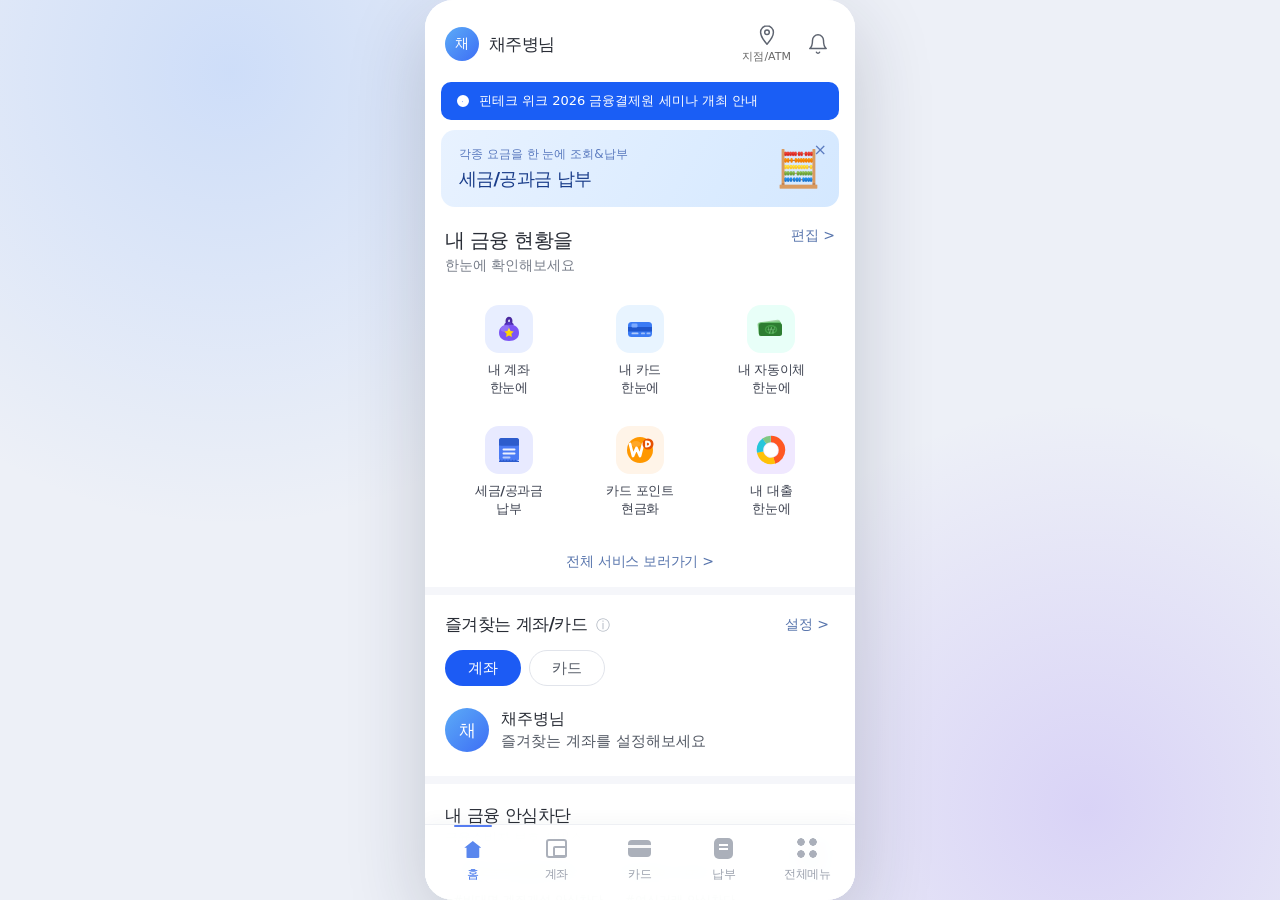
==== index.html @ 39de862a "fix: remove version query string from manifest link to restore PWA install manifest.webmanifest URL " ====
<!doctype html>
<html lang="ko">
  <head>
    <meta charset="UTF-8" />
    <meta name="viewport" content="width=device-width, initial-scale=1, viewport-fit=cover" />
    <meta name="theme-color" content="#ffffff" />
    <meta name="description" content="고정 데이터를 사용하는 개인용 계좌 화면 UI 프로토타입" />
    <meta name="apple-mobile-web-app-capable" content="yes" />
    <meta name="apple-mobile-web-app-status-bar-style" content="default" />
    <meta name="apple-mobile-web-app-title" content="내 계좌" />
    <link rel="manifest" href="./manifest.webmanifest" />
    <link rel="icon" href="./icon.svg" type="image/svg+xml" />
    <link rel="apple-touch-icon" href="./icon-192.png" />
    <link rel="stylesheet" href="./styles.css?v=10" />
    <title>내 계좌 한눈에</title>
  </head>
  <body>
    <main class="device-stage">
      <section id="app" class="app-shell" aria-live="polite">
        <!-- HOME VIEW -->
        <section id="home-view" class="view is-active" aria-label="홈">
          <div class="home-scroll">
            <!-- 헤더 -->
            <header class="home-header">
              <div class="home-avatar" aria-hidden="true">채</div>
              <span class="home-username">채주병님</span>
              <div class="home-header-icons">
                <button type="button" class="inert-control">
                  <svg aria-hidden="true" viewBox="0 0 24 24"><path d="M12 2C8.13 2 5 5.13 5 9c0 5.25 7 13 7 13s7-7.75 7-13c0-3.87-3.13-7-7-7zm0 9.5c-1.38 0-2.5-1.12-2.5-2.5S10.62 6.5 12 6.5s2.5 1.12 2.5 2.5S13.38 11.5 12 11.5z"/></svg>
                  지점/ATM
                </button>
                <button type="button" class="icon-only inert-control" aria-label="알림">
                  <svg aria-hidden="true" viewBox="0 0 24 24"><path d="M18 8A6 6 0 0 0 6 8c0 7-3 9-3 9h18s-3-2-3-9"/><path d="M13.73 21a2 2 0 0 1-3.46 0"/></svg>
                </button>
              </div>
            </header>

            <!-- 공지 배너 -->
            <div class="home-notice-banner inert-control" role="button" tabindex="0">
              <svg viewBox="0 0 24 24" aria-hidden="true"><path d="M13 16h-1v-4h-1m1-4h.01M21 12a9 9 0 1 1-18 0 9 9 0 0 1 18 0z"/></svg>
              핀테크 위크 2026 금융결제원 세미나 개최 안내
            </div>

            <!-- 세금/공과금 카드 -->
            <div class="home-tax-card inert-control">
              <p class="home-tax-card-sub">각종 요금을 한 눈에 조회&납부</p>
              <h2 class="home-tax-card-title">세금/공과금 납부</h2>
              <span class="home-tax-card-icon" aria-hidden="true">🧮</span>
              <button type="button" class="close-btn inert-control" aria-label="닫기">×</button>
            </div>

            <!-- 서비스 섹션 -->
            <div class="home-finance-section">
              <div class="home-finance-header">
                <div>
                  <h2>내 금융 현황을</h2>
                  <p>한눈에 확인해보세요</p>
                </div>
                <button type="button" class="edit-btn inert-control">편집 &gt;</button>
              </div>

              <!-- 3×2 서비스 그리드 -->
              <div class="service-grid">
                <!-- 내 계좌 한눈에: 보라 복주머니 + 황금별 -->
                <button type="button" class="service-item" data-action="accounts" aria-label="내 계좌 한눈에">
                  <span class="service-icon accounts-icon" aria-hidden="true">
                    <svg width="30" height="30" viewBox="0 0 30 30" fill="none" xmlns="http://www.w3.org/2000/svg">
                      <!-- 복주머니 몸통 -->
                      <path d="M5 19C5 13.5 8.5 10.5 15 10.5C21.5 10.5 25 13.5 25 19C25 23.8 21 27 15 27C9 27 5 23.8 5 19Z" fill="#7C55F5"/>
                      <!-- 광택 하이라이트 -->
                      <ellipse cx="11" cy="14.5" rx="4.5" ry="3" fill="white" opacity="0.18" transform="rotate(-20 11 14.5)"/>
                      <!-- 주머니 목 -->
                      <path d="M11 11C11 9.5 12.5 9 15 9C17.5 9 19 9.5 19 11" fill="#6040D0"/>
                      <path d="M11 11C11 9.5 12.5 9 15 9C17.5 9 19 9.5 19 11" stroke="#5530B8" stroke-width="1.5" fill="none"/>
                      <!-- 끈/매듭 -->
                      <path d="M13 9C12.5 6.5 13 4.5 15 4C17 4 17.5 6 17 9" stroke="#4A28A0" stroke-width="2.5" fill="none" stroke-linecap="round"/>
                      <ellipse cx="15" cy="9.2" rx="2.2" ry="1.4" fill="#5535C0"/>
                      <!-- 황금별 (5각형) -->
                      <path d="M15 14L16.47 16.98L19.76 17.45L17.38 19.77L17.94 23.05L15 21.5L12.06 23.05L12.62 19.77L10.24 17.45L13.53 16.98Z" fill="#FFD700"/>
                      <!-- 별 하이라이트 -->
                      <path d="M15 14L16.47 16.98L13.53 16.98Z" fill="#FFE852" opacity="0.7"/>
                    </svg>
                  </span>
                  <span class="service-label">내 계좌<br>한눈에</span>
                </button>
                <!-- 내 카드 한눈에: 파란 신용카드 -->
                <button type="button" class="service-item inert-control" aria-label="내 카드 한눈에">
                  <span class="service-icon cards-icon" aria-hidden="true">
                    <svg width="30" height="30" viewBox="0 0 30 30" fill="none" xmlns="http://www.w3.org/2000/svg">
                      <rect x="3" y="8" width="24" height="15" rx="3.5" fill="#3A7BF5"/>
                      <rect x="3" y="13" width="24" height="4.5" fill="#1F56CC"/>
                      <rect x="6.5" y="9.5" width="6" height="4" rx="1.2" fill="#7BAAFF"/>
                      <rect x="6.5" y="18.5" width="7" height="1.8" rx="0.9" fill="white" opacity="0.6"/>
                      <rect x="16" y="18.5" width="4" height="1.8" rx="0.9" fill="white" opacity="0.5"/>
                      <rect x="21.5" y="18.5" width="4" height="1.8" rx="0.9" fill="white" opacity="0.5"/>
                    </svg>
                  </span>
                  <span class="service-label">내 카드<br>한눈에</span>
                </button>
                <!-- 내 자동이체 한눈에: 초록 지폐 3장 겹침 -->
                <button type="button" class="service-item inert-control" aria-label="내 자동이체 한눈에">
                  <span class="service-icon auto-icon" aria-hidden="true">
                    <svg width="30" height="30" viewBox="0 0 30 30" fill="none" xmlns="http://www.w3.org/2000/svg">
                      <!-- 뒤 지폐 (연한 초록, 기울어짐) -->
                      <rect x="2" y="7" width="23" height="14" rx="2.5" fill="#A5D6A7" transform="rotate(-8 13 14)"/>
                      <!-- 중간 지폐 -->
                      <rect x="2.5" y="8" width="23" height="13.5" rx="2.5" fill="#66BB6A" transform="rotate(-3 14 14)"/>
                      <!-- 앞 지폐 -->
                      <rect x="3" y="9" width="23" height="13" rx="2.5" fill="#2E7D32"/>
                      <!-- 타원형 테두리 -->
                      <ellipse cx="15" cy="15.5" rx="5.5" ry="3.8" stroke="#43A047" stroke-width="1.5" fill="none"/>
                      <!-- ₩ 기호 -->
                      <text x="15" y="18.5" text-anchor="middle" fill="#81C784" font-size="8.5" font-weight="bold" font-family="Arial,sans-serif">₩</text>
                    </svg>
                  </span>
                  <span class="service-label">내 자동이체<br>한눈에</span>
                </button>
                <!-- 세금/공과금 납부: 파란 영수증 문서 -->
                <button type="button" class="service-item inert-control" aria-label="세금/공과금 납부">
                  <span class="service-icon tax-icon" aria-hidden="true">
                    <svg width="30" height="30" viewBox="0 0 30 30" fill="none" xmlns="http://www.w3.org/2000/svg">
                      <!-- 영수증 본체 -->
                      <rect x="5" y="3" width="20" height="23" rx="2.5" fill="#4B7BF5"/>
                      <!-- 헤더 밴드 -->
                      <rect x="5" y="3" width="20" height="7.5" rx="2.5" fill="#2D5CCC"/>
                      <rect x="5" y="9" width="20" height="1.5" fill="#2D5CCC"/>
                      <!-- 텍스트 줄 -->
                      <rect x="8.5" y="13.5" width="13" height="2" rx="1" fill="white" opacity="0.9"/>
                      <rect x="8.5" y="17.5" width="13" height="2" rx="1" fill="white" opacity="0.9"/>
                      <rect x="8.5" y="21.5" width="8" height="2" rx="1" fill="white" opacity="0.6"/>
                      <!-- 하단 지그재그 (영수증 절취선) -->
                      <path d="M5 26L6.5 24.5L8 26L9.5 24.5L11 26L12.5 24.5L14 26L15.5 24.5L17 26L18.5 24.5L20 26L21.5 24.5L23 26L25 26L25 27L5 27Z" fill="#2D5CCC"/>
                    </svg>
                  </span>
                  <span class="service-label">세금/공과금<br>납부</span>
                </button>
                <!-- 카드 포인트 현금화: 오렌지 WP 로고 -->
                <button type="button" class="service-item inert-control" aria-label="카드 포인트 현금화">
                  <span class="service-icon points-icon" aria-hidden="true">
                    <svg width="30" height="30" viewBox="0 0 30 30" fill="none" xmlns="http://www.w3.org/2000/svg">
                      <!-- 오렌지 원형 배경 -->
                      <circle cx="15" cy="15" r="13" fill="#FF9800"/>
                      <!-- 상단 하이라이트 -->
                      <ellipse cx="11" cy="9" rx="5" ry="3" fill="white" opacity="0.15"/>
                      <!-- W 글자 (큰, 흰색) -->
                      <path d="M5 9L8 21L11.5 13L15 21L18 9" stroke="white" stroke-width="2.8" fill="none" stroke-linejoin="round" stroke-linecap="round"/>
                      <!-- P 서클 (작은, 우상단) -->
                      <circle cx="23" cy="9" r="5.5" fill="#E65100"/>
                      <path d="M21 6.5L21 11.5M21 6.5C21 6.5 25 6.5 25 9C25 11.5 21 11.5 21 11.5" stroke="white" stroke-width="1.8" fill="none" stroke-linejoin="round" stroke-linecap="round"/>
                    </svg>
                  </span>
                  <span class="service-label">카드 포인트<br>현금화</span>
                </button>
                <!-- 내 대출 한눈에: 멀티컬러 도넛 차트 -->
                <button type="button" class="service-item" data-action="loans" aria-label="내 대출 한눈에">
                  <span class="service-icon loans-icon" aria-hidden="true">
                    <svg width="30" height="30" viewBox="0 0 30 30" fill="none" xmlns="http://www.w3.org/2000/svg">
                      <!-- r=11, 둘레=69.12 -->
                      <!-- 주황-빨강 (45% = 31.1) : -90°부터 시작 -->
                      <circle cx="15" cy="15" r="11" stroke="#FF5722" stroke-width="6.5" fill="none"
                        stroke-dasharray="31.1 38.0" transform="rotate(-90 15 15)"/>
                      <!-- 노랑 (27% = 18.7) : 72°부터 시작 (31.1/69.12*360 - 90 = 162-90=72) -->
                      <circle cx="15" cy="15" r="11" stroke="#FFC107" stroke-width="6.5" fill="none"
                        stroke-dasharray="18.7 50.4" transform="rotate(72 15 15)"/>
                      <!-- 청록 (18% = 12.4) : 169°부터 시작 (72 + 18.7/69.12*360 = 72+97=169) -->
                      <circle cx="15" cy="15" r="11" stroke="#26C6DA" stroke-width="6.5" fill="none"
                        stroke-dasharray="12.4 56.7" transform="rotate(169 15 15)"/>
                      <!-- 연두 (10% = 6.9) : 233°부터 시작 (169 + 12.4/69.12*360 = 169+64=233) -->
                      <circle cx="15" cy="15" r="11" stroke="#81C784" stroke-width="6.5" fill="none"
                        stroke-dasharray="6.9 62.2" transform="rotate(233 15 15)"/>
                      <!-- 흰 중앙 원 -->
                      <circle cx="15" cy="15" r="7" fill="white"/>
                    </svg>
                  </span>
                  <span class="service-label">내 대출<br>한눈에</span>
                </button>
              </div>

              <button type="button" class="home-more-link inert-control">전체 서비스 보러가기 &gt;</button>
            </div>

            <!-- 즐겨찾는 계좌/카드 -->
            <section class="home-favorites">
              <div class="home-favorites-header">
                <div>
                  <h3 style="display:inline">즐겨찾는 계좌/카드</h3>
                  <span class="info-icon" aria-hidden="true">ⓘ</span>
                </div>
                <button type="button" class="settings-btn inert-control">설정 &gt;</button>
              </div>
              <div class="fav-tabs">
                <button type="button" class="fav-tab is-active inert-control">계좌</button>
                <button type="button" class="fav-tab inert-control">카드</button>
              </div>
              <div class="fav-profile-row">
                <div class="fav-profile-avatar" aria-hidden="true">채</div>
                <div class="fav-profile-text">
                  <strong>채주병님</strong>
                  즐겨찾는 계좌를 설정해보세요
                </div>
              </div>
            </section>

            <!-- 내 금융 안심차단 -->
            <section class="home-security">
              <span class="home-security-shield" aria-hidden="true">🛡️</span>
              <h3>내 금융 안심차단</h3>
              <p class="home-security-subtitle">금융소비자 보호 서비스</p>
              <div class="home-security-tags">
                <span class="home-security-tag">#본인계좌 일괄지급정지</span>
                <span class="home-security-tag">#오픈뱅킹 안심차단</span>
                <span class="home-security-tag">#비대면 계좌개설 안심차단</span>
                <span class="home-security-tag">#여신거래 안심차단</span>
              </div>
            </section>

            <!-- 신규 서비스 추천 -->
            <section class="home-recommend">
              <h3>신규 서비스 추천</h3>
              <div class="home-recommend-item inert-control" role="button" tabindex="0">
                <span class="recommend-icon" style="background:#e8eaff" aria-hidden="true">🏛️</span>
                <div class="recommend-text">
                  <p class="sub">신규 서비스</p>
                  <p class="title">세금/공과금 납부</p>
                </div>
                <span class="recommend-chevron" aria-hidden="true">›</span>
              </div>
              <div class="home-recommend-item inert-control" role="button" tabindex="0">
                <span class="recommend-icon" style="background:#eaf5ea" aria-hidden="true">📄</span>
                <div class="recommend-text">
                  <p class="sub">신규 서비스</p>
                  <p class="title">정부24 전자문서지갑</p>
                </div>
                <span class="recommend-chevron" aria-hidden="true">›</span>
              </div>
            </section>

            <!-- 하단 링크 -->
            <div class="home-bottom-links">
              <button type="button" class="home-bottom-link inert-control">
                <span aria-hidden="true">✏️</span> 홈 화면 편집
              </button>
              <button type="button" class="home-bottom-link inert-control">
                <span aria-hidden="true">🎧</span> 고객센터 도움이 필요하신가요?
              </button>
            </div>
            <div class="home-bottom-space" aria-hidden="true"></div>
          </div>
        </section>

        <section id="overview-view" class="view" aria-labelledby="overview-title">
          <div class="view-scroll" id="overview-scroll">
            <header class="overview-header">
              <div class="title-row">
                <h1 id="overview-title">내 계좌 한눈에</h1>
                <button class="icon-button home-button" type="button" aria-label="홈">
                  <svg aria-hidden="true" viewBox="0 0 24 24"><path d="M3.8 10.5 12 3.8l8.2 6.7v8.7a1 1 0 0 1-1 1h-4.6v-6H9.4v6H4.8a1 1 0 0 1-1-1z"/></svg>
                </button>
              </div>
              <p>내 계좌를 조회하고 사용하지 않는 계좌를 해지할 수 있어요.</p>
            </header>

            <nav class="category-tabs" role="tablist" aria-label="금융기관 구분">
              <button type="button" role="tab" data-group="bank" aria-selected="true">은행권</button>
              <button type="button" role="tab" data-group="secondary" aria-selected="false">제2금융권</button>
              <button type="button" role="tab" data-group="securities" aria-selected="false">증권사</button>
            </nav>

            <section class="overview-summary" aria-label="조회 요약">
              <div>
                <span id="summary-prefix" class="summary-prefix"></span>
                <strong id="summary-count"></strong>
              </div>
              <div class="summary-right">
                <span class="summary-date">조회기준일 : 2026-09-09</span>
                <button type="button" class="text-action inert-control" aria-label="내 오픈뱅킹 한눈에 확인, 현재 동작하지 않음">
                  내 오픈뱅킹 한눈에 확인 <span aria-hidden="true">›</span>
                </button>
              </div>
            </section>

            <section id="institution-list" class="institution-list" aria-label="금융기관 목록"></section>
            <p id="group-note" class="group-note" hidden></p>

            <div class="overview-bottom-space" aria-hidden="true"></div>
          </div>

          <button type="button" class="floating-account-button inert-control" aria-label="내 계좌 한번에 확인, 현재 동작하지 않음">
            내 계좌 한번에 확인
          </button>
        </section>

        <!-- LOAN VIEW -->
        <section id="loan-view" class="view" aria-label="내 대출 한눈에" hidden>
          <div class="loan-toolbar">
            <button id="loan-back-button" class="icon-button back-button" type="button" aria-label="뒤로가기">
              <svg aria-hidden="true" viewBox="0 0 24 24"><path d="m15 5-7 7 7 7"/></svg>
            </button>
            <h1>내 대출 한눈에</h1>
            <button id="loan-home-button" class="icon-button" type="button" aria-label="홈">
              <svg aria-hidden="true" viewBox="0 0 24 24"><path d="M3.8 10.5 12 3.8l8.2 6.7v8.7a1 1 0 0 1-1 1h-4.6v-6H9.4v6H4.8a1 1 0 0 1-1-1z"/></svg>
            </button>
          </div>
          <div class="loan-scroll" id="loan-scroll">
            <p class="loan-description">대출발생일, 대출종류 등 관련정보를 한눈에 확인할 수 있어요. 단, 조회정보는 실시간정보가 아닙니다. 조회 기준일을 확인해주세요.</p>
            <div class="loan-summary-card">
              <span class="loan-summary-label">총 대출 잔액</span>
              <span class="loan-summary-amount">0 원</span>
              <span class="loan-lookup-pill">조회기준일: <span id="loan-date"></span></span>
            </div>
            <p class="loan-count">약정 <strong>0</strong></p>
            <ul class="loan-list" id="loan-list"></ul>
            <ul class="loan-notes">
              <li>대출 정보는 금융기관으로부터 수신한 정보로, 실제 대출 잔액과 상이할 수 있습니다.</li>
              <li>대출 상환, 기한 연장 등 변경사항은 해당 금융기관을 통해 확인하시기 바랍니다.</li>
              <li>일부 대출 상품은 조회되지 않을 수 있습니다.</li>
              <li>본 화면은 참고용으로만 활용하시고, 정확한 정보는 해당 금융기관에 문의하세요.</li>
            </ul>
            <div style="height:40px" aria-hidden="true"></div>
          </div>
        </section>

        <section id="detail-view" class="view detail-view" aria-labelledby="detail-title" hidden>
          <div class="detail-toolbar">
            <button id="back-button" class="icon-button back-button" type="button" aria-label="뒤로가기">
              <svg aria-hidden="true" viewBox="0 0 24 24"><path d="m15 5-7 7 7 7"/></svg>
            </button>
            <h1 id="detail-title">계좌 조회</h1>
            <button class="icon-button home-button" type="button" aria-label="홈">
              <svg aria-hidden="true" viewBox="0 0 24 24"><path d="M3.8 10.5 12 3.8l8.2 6.7v8.7a1 1 0 0 1-1 1h-4.6v-6H9.4v6H4.8a1 1 0 0 1-1-1z"/></svg>
            </button>
          </div>
          <div id="detail-scroll" class="view-scroll detail-scroll">
            <section class="balance-panel" aria-label="총 잔액">
              <div class="balance-line">
                <span>총 잔액</span>
                <strong id="detail-total">0 원</strong>
              </div>
              <div class="balance-actions">
                <button class="inert-control" type="button">조회내역 저장</button>
                <button class="inert-control" type="button">리포트 확인</button>
              </div>
              <span class="lookup-date">조회기준일 : 2026-09-09</span>
            </section>

            <div class="mask-row">
              <span>계좌번호 일부 숨김</span>
              <span class="switch is-on" aria-hidden="true"><span></span></span>
            </div>

            <section id="detail-content" class="detail-content"></section>

            <ul id="detail-notes" class="detail-notes"></ul>
            <button type="button" class="detail-guide inert-control">안내사항 <span aria-hidden="true">›</span></button>
            <div class="detail-bottom-space" aria-hidden="true"></div>
          </div>
        </section>

        <nav class="bottom-nav" aria-label="주요 메뉴">
          <button type="button" class="bottom-nav-item is-active" data-nav="home"><span class="nav-icon home-nav-icon" aria-hidden="true"></span><span>홈</span></button>
          <button type="button" class="bottom-nav-item" data-nav="accounts"><span class="nav-icon account-nav-icon" aria-hidden="true"></span><span>계좌</span></button>
          <button type="button" class="bottom-nav-item" data-nav="cards"><span class="nav-icon card-nav-icon" aria-hidden="true"></span><span>카드</span></button>
          <button type="button" class="bottom-nav-item" data-nav="pay"><span class="nav-icon pay-nav-icon" aria-hidden="true"></span><span>납부</span></button>
          <button type="button" class="bottom-nav-item" data-nav="menu"><span class="nav-icon menu-nav-icon" aria-hidden="true"></span><span>전체메뉴</span></button>
        </nav>

        <div id="loading-overlay" class="loading-overlay" hidden aria-label="조회 중" role="status">
          <div class="loader-mark" aria-hidden="true">
            <span class="loader-card"></span>
            <div class="loader-dots"><i></i><i></i><i></i><i></i><i></i></div>
          </div>
          <span class="sr-only">계좌 정보를 불러오는 중입니다.</span>
        </div>

        <div id="securities-modal" class="modal-backdrop" hidden>
          <section class="modal-sheet" role="dialog" aria-modal="true" aria-labelledby="modal-title">
            <div class="modal-scroll">
              <h2 id="modal-title">서비스 이용 전,<br />아래사항을 확인해 주세요.</h2>
              <ul>
                <li>본인 명의의 계좌만 조회됩니다.</li>
                <li>계좌잔고는 각 금융사에서 자체 운영기준에 따라 산출하여 제공하는 금액으로 투자재산 평가금액이 포함된 금액입니다.</li>
                <li>과거에 이미 해지하신 계좌라도 배당금 입금 등으로 잔고가 발생한 경우 조회될 수 있으며, 잔고가 소액일 경우 잔고이전 할 수 있습니다.</li>
                <li>1개 증권사에 다수의 계좌를 보유한 경우 상세내역 조회는 제한될 수 있습니다.</li>
                <li>소멸시효가 완성되어 증권사에서 잔고를 별도 관리한 계좌도 조회될 수 있습니다.</li>
              </ul>
              <label class="month-checkbox"><input id="month-checkbox" type="checkbox" /> <span>상기 내용을 한달 간 보지 않음</span></label>
            </div>
            <div class="modal-actions">
              <button id="modal-confirm" class="primary-modal-button" type="button">확인</button>
              <button id="modal-close" class="plain-modal-button" type="button">닫기</button>
            </div>
          </section>
        </div>

        <!-- LOAN LOADING OVERLAY -->
        <div id="loan-loading-overlay" class="loan-loading-overlay" hidden aria-label="대출 정보 조회 중" role="status">
          <div class="loan-loader-inner" aria-hidden="true">
            <div class="loan-loader-side loan-dot-left">
              <span class="loan-dot"></span>
              <span class="loan-dot"></span>
            </div>
            <div class="loan-loader-char">💳</div>
            <div class="loan-loader-side loan-dot-right">
              <span class="loan-dot"></span>
              <span class="loan-dot"></span>
            </div>
          </div>
        </div>

        <div id="toast" class="toast" hidden>현재 제공되지 않는 기능입니다.</div>
      </section>
    </main>
    <script src="./app.js?v=10" defer></script>
    <script>
      (function () {
        var d = new Date();
        var dateStr = d.getFullYear() + '-' +
          String(d.getMonth() + 1).padStart(2, '0') + '-' +
          String(d.getDate()).padStart(2, '0');
        document.querySelectorAll('.summary-date, .lookup-date').forEach(function (el) {
          el.textContent = '조회기준일 : ' + dateStr;
        });
        var loanDate = document.getElementById('loan-date');
        if (loanDate) loanDate.textContent = dateStr;
      })();
    </script>
  </body>
</html>
---- styles.css ----
:root {
  color-scheme: light;
  font-family: Pretendard, "Noto Sans KR", "Apple SD Gothic Neo", Inter, system-ui, -apple-system, BlinkMacSystemFont, "Segoe UI", sans-serif;
  --blue: #3f80f7;
  --blue-strong: #2e6ef1;
  --violet: #754cf3;
  --ink: #292d36;
  --muted: #878d9a;
  --line: #eceef3;
  --surface: #ffffff;
  --soft: #f6f7fa;
  --nav-height: 76px;
  font-synthesis: none;
}

* { box-sizing: border-box; }

html, body { margin: 0; min-height: 100%; background: #e9edf6; color: var(--ink); }

body { min-height: 100dvh; overflow: hidden; }

button, input { font: inherit; }

button { color: inherit; }

button:focus-visible { outline: 3px solid rgba(63, 128, 247, .36); outline-offset: 2px; }

.device-stage {
  min-height: 100dvh;
  display: grid;
  place-items: center;
  background:
    radial-gradient(circle at 18% 8%, rgba(95, 156, 255, .22), transparent 34%),
    radial-gradient(circle at 85% 90%, rgba(126, 79, 244, .18), transparent 30%),
    #edf0f7;
}

.app-shell {
  position: relative;
  width: min(100vw, 430px);
  height: min(100dvh, 900px);
  overflow: hidden;
  background: var(--surface);
  box-shadow: 0 24px 80px rgba(28, 35, 60, .2);
  isolation: isolate;
}

.view { position: absolute; inset: 0; background: #fff; opacity: 0; transform: translateX(4%); pointer-events: none; transition: opacity .2s ease, transform .25s ease; }
.view.is-active { opacity: 1; transform: translateX(0); pointer-events: auto; }
.view.is-leaving { transform: translateX(-4%); }

.view-scroll { height: 100%; overflow-y: auto; overscroll-behavior: contain; scrollbar-width: none; -webkit-overflow-scrolling: touch; }
.view-scroll::-webkit-scrollbar { display: none; }

.overview-header { padding: 25px 22px 3px; }
.title-row { display: flex; align-items: center; justify-content: space-between; gap: 16px; }
h1 { margin: 0; font-size: clamp(26px, 6.6vw, 30px); line-height: 1.25; letter-spacing: -.055em; font-weight: 760; }
.overview-header p { margin: 11px 0 0; color: #8c919c; font-size: 14px; line-height: 1.5; letter-spacing: -.025em; }

.icon-button { width: 44px; height: 44px; display: grid; place-items: center; border: 0; padding: 0; background: transparent; border-radius: 14px; cursor: pointer; }
.icon-button svg { width: 27px; height: 27px; fill: none; stroke: #5e6470; stroke-width: 1.6; stroke-linecap: round; stroke-linejoin: round; }

.category-tabs { display: grid; grid-template-columns: repeat(3, 1fr); gap: 8px; padding: 16px 20px 14px; border-bottom: 1px solid var(--line); }
.category-tabs button { min-height: 44px; border: 1px solid #e1e4eb; border-radius: 23px; background: #fff; color: #555b66; font-size: 15px; font-weight: 650; letter-spacing: -.03em; cursor: pointer; transition: color .18s, background .18s, border-color .18s, transform .12s; }
.category-tabs button:active { transform: scale(.97); }
.category-tabs button[aria-selected="true"] { color: #fff; border-color: transparent; background: linear-gradient(125deg, #4d8bf8 0%, #3f7cf3 55%, #7053ef 100%); box-shadow: 0 7px 18px rgba(55, 114, 240, .2); }

.overview-summary { min-height: 84px; display: flex; align-items: center; justify-content: space-between; gap: 8px; padding: 14px 20px 13px; border-bottom: 1px solid var(--line); color: #5f6470; }
.overview-summary strong { display: inline-block; margin-left: 2px; font-size: 17px; font-weight: 650; letter-spacing: -.035em; }
.summary-prefix { display: block; margin-bottom: 7px; color: #777d89; font-size: 13px; }
.summary-right { display: flex; min-width: 190px; flex-direction: column; align-items: flex-end; gap: 7px; color: #777d89; font-size: 13px; }
.summary-date { white-space: nowrap; }
.data-note {
  margin-left: 2px;
  color: #969da7;
  font-size: 10px;
  font-weight: 500;
  letter-spacing: -.04em;
  white-space: nowrap;
}
.text-action { border: 0; padding: 0; background: transparent; color: #5774ac; font-size: 14px; cursor: pointer; }
.text-action span { padding-left: 2px; color: #9ca3b1; font-size: 23px; line-height: 0; vertical-align: -2px; }

.institution-list { padding-bottom: 8px; }
.institution-row { width: 100%; min-height: 76px; display: grid; grid-template-columns: 20px 43px minmax(0, 1fr) auto 18px; align-items: center; gap: 10px; padding: 9px 20px; border: 0; border-bottom: 1px solid var(--line); background: #fff; text-align: left; cursor: pointer; transition: background .15s, transform .12s; }
.institution-row:active { background: #f7f9fc; transform: scale(.995); }
.favorite-star { width: 16px; height: 16px; opacity: .55; fill: #dde0e6; }
.bank-logo { width: 39px; height: 39px; display: grid; place-items: center; flex: 0 0 39px; border-radius: 50%; background: var(--logo-bg, #6f83dc); color: #fff; font-size: 11px; font-weight: 800; letter-spacing: -.04em; box-shadow: inset 0 0 0 1px rgba(255,255,255,.28); }
.bank-logo.logo-wide { font-size: 10px; }
.institution-name { overflow: hidden; color: #4b505b; font-size: 16px; font-weight: 590; letter-spacing: -.035em; text-overflow: ellipsis; white-space: nowrap; }
.institution-count { color: #485487; font-size: 15px; font-weight: 500; white-space: nowrap; }
.chevron { color: #777e8a; font-size: 30px; font-weight: 300; line-height: 1; transform: translateY(-1px); }

.group-note { margin: 10px 23px 0; color: #777d89; font-size: 13px; line-height: 1.55; }
.overview-bottom-space { height: 170px; }

.floating-account-button { position: absolute; left: 50%; bottom: calc(var(--nav-height) + 15px); z-index: 30; transform: translateX(-50%); min-width: 226px; min-height: 54px; padding: 0 24px; border: 1.5px solid #4569a9; border-radius: 28px; background: rgba(255,255,255,.96); color: #4668aa; box-shadow: 0 7px 18px rgba(45, 59, 90, .15); font-size: 16px; font-weight: 720; letter-spacing: -.03em; cursor: pointer; backdrop-filter: blur(10px); }

.bottom-nav { position: absolute; inset: auto 0 0; z-index: 50; height: calc(var(--nav-height) + env(safe-area-inset-bottom)); display: grid; grid-template-columns: repeat(5, 1fr); align-items: start; padding: 10px 6px env(safe-area-inset-bottom); border-top: 1px solid #eef0f4; background: rgba(255,255,255,.96); box-shadow: 0 -4px 16px rgba(42, 53, 75, .035); backdrop-filter: blur(12px); }
.bottom-nav[hidden] { display: none; }
.bottom-nav-item { position: relative; display: flex; min-width: 0; flex-direction: column; align-items: center; gap: 5px; border: 0; background: transparent; color: #9ca2ae; font-size: 12px; letter-spacing: -.035em; }
.bottom-nav-item.is-active { color: #3d72eb; }
.bottom-nav-item.is-active::before { content: ""; position: absolute; top: -10px; width: 38px; height: 2px; border-radius: 2px; background: #557cf1; }
.nav-icon { position: relative; width: 25px; height: 25px; display: block; color: currentColor; opacity: .85; }
.home-nav-icon::before { content: ""; position: absolute; inset: 5px 4px 3px; border-radius: 4px; background: currentColor; clip-path: polygon(50% 0, 100% 40%, 88% 40%, 88% 100%, 13% 100%, 13% 40%, 0 40%); }
.account-nav-icon::before { content: ""; position: absolute; inset: 3px 2px; border: 2px solid currentColor; border-radius: 3px; }
.account-nav-icon::after { content: ""; position: absolute; left: 9px; top: 10px; width: 10px; height: 7px; border: 2px solid currentColor; border-radius: 2px; background: #fff; }
.card-nav-icon::before { content: ""; position: absolute; inset: 4px 1px; border-radius: 4px; background: currentColor; }
.card-nav-icon::after { content: ""; position: absolute; left: 1px; right: 1px; top: 9px; height: 3px; background: #fff; opacity: .9; }
.pay-nav-icon::before { content: ""; position: absolute; inset: 2px 3px; border-radius: 5px; background: currentColor; }
.pay-nav-icon::after { content: ""; position: absolute; left: 8px; top: 8px; width: 9px; height: 2px; border-top: 2px solid #fff; border-bottom: 2px solid #fff; }
.menu-nav-icon { background: radial-gradient(circle, currentColor 0 3.5px, transparent 4px) 0 0/12px 12px; }

.detail-toolbar { position: absolute; inset: 0 0 auto; z-index: 32; height: 68px; display: grid; grid-template-columns: 48px 1fr 48px; align-items: center; padding: 0 14px; background: rgba(255,255,255,.97); }
.detail-toolbar h1 { font-size: 25px; }
.detail-toolbar .home-button { justify-self: end; }
.detail-scroll { padding-top: 68px; padding-bottom: 0; }

.balance-panel { position: sticky; top: 0; z-index: 25; margin: 0 18px; min-height: 184px; padding: 23px 23px 16px; overflow: hidden; border-radius: 17px; background: linear-gradient(118deg, #55a4f8 0%, #557ff2 47%, #754aee 100%); color: #fff; box-shadow: 0 11px 26px rgba(73, 104, 231, .16); transition: min-height .24s ease, margin .24s ease, border-radius .24s ease, padding .24s ease; }
.balance-panel::before, .balance-panel::after { content: ""; position: absolute; width: 190px; height: 190px; border: 1px solid rgba(255,255,255,.12); transform: rotate(45deg); }
.balance-panel::before { left: 33%; top: -130px; }
.balance-panel::after { left: 55%; bottom: -154px; }
.balance-line { position: relative; z-index: 1; display: flex; align-items: center; justify-content: space-between; gap: 16px; }
.balance-line span { color: rgba(255,255,255,.78); font-size: 16px; }
.balance-line strong { font-size: clamp(25px, 7vw, 31px); line-height: 1.2; letter-spacing: -.055em; white-space: nowrap; }
.balance-actions { position: relative; z-index: 1; display: grid; grid-template-columns: 1fr 1fr; gap: 11px; margin-top: 23px; }
.balance-actions button { min-height: 40px; border: 0; border-radius: 21px; background: rgba(255,255,255,.94); color: #62708a; font-size: 14px; font-weight: 650; cursor: pointer; }
.lookup-date { position: relative; z-index: 1; display: table; margin: 15px 0 0 auto; padding: 5px 9px; border-radius: 7px; background: rgba(75, 51, 209, .23); color: rgba(255,255,255,.78); font-size: 12px; }
.lookup-date .data-note { color: rgba(255,255,255,.6); }
.detail-scroll.is-condensed .balance-panel { min-height: 82px; margin-inline: 0; padding: 20px 24px; border-radius: 0; }
.detail-scroll.is-condensed .balance-actions, .detail-scroll.is-condensed .lookup-date { display: none; }

.mask-row { min-height: 68px; display: flex; align-items: center; justify-content: flex-end; gap: 11px; padding: 8px 21px 4px; color: #5e6470; font-size: 15px; }
.switch { width: 51px; height: 29px; display: inline-flex; align-items: center; padding: 3px; border-radius: 16px; background: #d9dde5; }
.switch span { width: 23px; height: 23px; border-radius: 50%; background: #fff; box-shadow: 0 2px 6px rgba(29, 37, 54, .2); transform: translateX(0); }
.switch.is-on { background: #4285ee; }
.switch.is-on span { transform: translateX(22px); }

.detail-content { border-top: 8px solid #f7f8fa; }
.institution-heading { min-height: 94px; display: flex; align-items: center; gap: 12px; padding: 19px 22px 14px; }
.institution-heading .bank-logo { width: 41px; height: 41px; }
.institution-heading h2 { margin: 0; font-size: 19px; font-weight: 650; letter-spacing: -.035em; }
.institution-heading h2 small { padding-left: 7px; color: #566080; font-size: 15px; font-weight: 500; }
.institution-total { margin-left: auto; align-self: end; padding-bottom: 3px; font-size: 19px; letter-spacing: -.045em; white-space: nowrap; }

.account-list { display: grid; gap: 10px; padding: 0 18px 18px; }
.account-card { position: relative; min-height: 132px; display: grid; grid-template-columns: minmax(0, 1fr) auto; grid-template-rows: auto auto 1fr; gap: 5px 12px; padding: 19px 18px 14px; border: 1px solid #eef0f4; border-radius: 12px; background: #fff; box-shadow: 0 2px 12px rgba(42, 52, 73, .035); }
.product-name { min-width: 0; overflow: hidden; font-size: 16px; font-weight: 590; letter-spacing: -.035em; text-overflow: ellipsis; white-space: nowrap; }
.account-number { grid-column: 1; color: #848a96; font-size: 14px; letter-spacing: .015em; }
.account-status { grid-column: 2; grid-row: 1 / span 2; align-self: center; padding: 6px 9px; border-radius: 10px; background: #f1f2f4; color: #777d88; font-size: 13px; white-space: nowrap; }
.account-status.can-close { background: #e9f6ff; color: #5794c6; }
.account-balance { grid-column: 1 / -1; align-self: end; justify-self: end; font-size: 19px; letter-spacing: -.04em; }
.account-balance span { padding-left: 7px; color: #818894; font-size: 29px; font-weight: 300; vertical-align: -2px; }

.detail-notes { margin: 0; padding: 20px 29px 10px 43px; color: #777d88; font-size: 13px; line-height: 1.65; }
.detail-notes li { padding: 0 0 7px 2px; }
.detail-guide { width: calc(100% - 36px); min-height: 54px; margin: 2px 18px 0; border: 0; border-top: 1px solid var(--line); background: #fff; text-align: left; color: #5f6570; font-size: 15px; }
.detail-bottom-space { height: 40px; }

.loading-overlay { position: absolute; inset: 0; z-index: 70; display: grid; place-items: center; background: rgba(255,255,255,.58); backdrop-filter: blur(1px); }
.loading-overlay[hidden], .modal-backdrop[hidden], .toast[hidden] { display: none; }
.loader-mark { display: grid; place-items: center; gap: 17px; }
.loader-card { width: 48px; height: 35px; display: block; border: 5px solid #5489f4; border-radius: 8px; transform: rotate(-4deg); box-shadow: inset 11px 0 #d8e6ff; }
.loader-dots { display: flex; gap: 8px; }
.loader-dots i { width: 8px; height: 8px; border-radius: 50%; background: #5e8ff4; animation: dot-wave 1s ease-in-out infinite; }
.loader-dots i:nth-child(2) { animation-delay: .1s; background: #73bef7; }
.loader-dots i:nth-child(3) { animation-delay: .2s; background: #ffd05b; }
.loader-dots i:nth-child(4) { animation-delay: .3s; background: #64d4bc; }
.loader-dots i:nth-child(5) { animation-delay: .4s; background: #7355ef; }
@keyframes dot-wave { 0%, 65%, 100% { transform: translateY(0); opacity: .65; } 32% { transform: translateY(-9px); opacity: 1; } }

.modal-backdrop { position: absolute; inset: 0; z-index: 90; display: flex; align-items: flex-end; background: rgba(29, 34, 45, .43); }
.modal-sheet { width: 100%; max-height: 96%; display: flex; flex-direction: column; overflow: hidden; border-radius: 22px 22px 0 0; background: #fff; box-shadow: 0 -18px 60px rgba(19, 27, 45, .2); animation: sheet-up .28s cubic-bezier(.22,.8,.25,1); }
@keyframes sheet-up { from { transform: translateY(22%); opacity: .4; } }
.modal-scroll { overflow-y: auto; padding: 25px 24px 10px; }
.modal-sheet h2 { margin: 0 0 21px; font-size: 22px; line-height: 1.38; letter-spacing: -.05em; }
.modal-sheet ul { margin: 0; padding-left: 22px; color: #5d6470; font-size: 14px; line-height: 1.55; }
.modal-sheet li { padding: 0 0 12px 3px; }
.month-checkbox { display: flex; align-items: center; gap: 9px; margin: 3px 0 7px; color: #656b76; font-size: 14px; }
.month-checkbox input { width: 21px; height: 21px; accent-color: var(--blue); }
.modal-actions { display: grid; gap: 3px; padding: 10px 20px calc(13px + env(safe-area-inset-bottom)); background: #fff; }
.modal-actions button { min-height: 50px; border: 0; border-radius: 10px; font-weight: 700; cursor: pointer; }
.primary-modal-button { background: linear-gradient(110deg, #2298fa, #3577f4); color: #fff; }
.plain-modal-button { background: #fff; color: #747b87; }

.toast { position: absolute; left: 50%; bottom: calc(var(--nav-height) + 24px); z-index: 120; width: max-content; max-width: calc(100% - 36px); transform: translateX(-50%); padding: 12px 16px; border-radius: 10px; background: rgba(25, 30, 43, .92); color: #fff; box-shadow: 0 8px 24px rgba(18, 23, 35, .24); font-size: 13px; text-align: center; animation: toast-in .2s ease-out; }
@keyframes toast-in { from { opacity: 0; transform: translate(-50%, 8px); } }

.sr-only { position: absolute; width: 1px; height: 1px; padding: 0; overflow: hidden; clip: rect(0,0,0,0); white-space: nowrap; border: 0; }

@media (max-width: 360px) {
  .overview-header { padding-inline: 18px; }
  .category-tabs, .overview-summary { padding-inline: 16px; }
  .category-tabs { gap: 6px; }
  .category-tabs button { font-size: 15px; }
  .institution-row { padding-inline: 16px; grid-template-columns: 14px 40px minmax(0,1fr) auto 14px; gap: 8px; }
  .bank-logo { width: 38px; height: 38px; }
  .summary-right { min-width: 174px; }
}

@media (min-width: 431px) {
  .app-shell { border-radius: 28px; }
}

@media (prefers-reduced-motion: reduce) {
  *, *::before, *::after { scroll-behavior: auto !important; animation-duration: .01ms !important; animation-iteration-count: 1 !important; transition-duration: .01ms !important; }
}

/* ===== HOME VIEW ===== */
.home-scroll { height: 100%; overflow-y: auto; overscroll-behavior: contain; scrollbar-width: none; padding-bottom: calc(var(--nav-height) + 20px); }
.home-scroll::-webkit-scrollbar { display: none; }

.home-header { display: flex; align-items: center; gap: 10px; padding: 20px 20px 14px; }
.home-avatar { width: 34px; height: 34px; flex-shrink: 0; display: grid; place-items: center; border-radius: 50%; background: linear-gradient(135deg, #5cabf7, #3d6ef5); color: #fff; font-size: 14px; font-weight: 700; }
.home-username { font-size: 17px; font-weight: 700; letter-spacing: -.03em; }
.home-header-icons { margin-left: auto; display: flex; gap: 4px; }
.home-header-icons button { display: flex; flex-direction: column; align-items: center; gap: 3px; border: 0; background: transparent; color: #666; font-size: 11px; padding: 4px 6px; border-radius: 8px; cursor: pointer; }
.home-header-icons .icon-only { flex-direction: row; font-size: 0; }
.home-header-icons svg { width: 22px; height: 22px; fill: none; stroke: #5e6470; stroke-width: 1.6; stroke-linecap: round; stroke-linejoin: round; }

.home-notice-banner { margin: 0 16px 10px; padding: 10px 14px; background: #1a5ef5; border-radius: 10px; color: #fff; font-size: 13px; display: flex; align-items: center; gap: 8px; }
.home-notice-banner svg { width: 16px; height: 16px; flex-shrink: 0; fill: #fff; }

.home-tax-card { margin: 0 16px 16px; padding: 16px 18px; background: linear-gradient(120deg, #e8f2ff 0%, #d4e8ff 100%); border-radius: 14px; position: relative; overflow: hidden; }
.home-tax-card-sub { color: #5a7abf; font-size: 12px; margin: 0 0 4px; }
.home-tax-card-title { color: #1a3d8a; font-size: 18px; font-weight: 700; margin: 0; letter-spacing: -.04em; }
.home-tax-card-icon { position: absolute; right: 18px; top: 50%; transform: translateY(-50%); font-size: 36px; }
.home-tax-card button.close-btn { position: absolute; top: 8px; right: 8px; border: 0; background: transparent; color: #5a7abf; font-size: 16px; cursor: pointer; padding: 4px; line-height: 1; }

.home-finance-section { padding: 4px 20px 0; }
.home-finance-header { display: flex; align-items: flex-start; justify-content: space-between; gap: 8px; margin-bottom: 18px; }
.home-finance-header div h2 { margin: 0; font-size: 20px; font-weight: 750; letter-spacing: -.045em; }
.home-finance-header div p { margin: 3px 0 0; color: #777d89; font-size: 14px; }
.home-finance-header .edit-btn { border: 0; background: transparent; color: #5774ac; font-size: 14px; cursor: pointer; white-space: nowrap; padding: 0; }

.service-grid { display: grid; grid-template-columns: repeat(3, 1fr); gap: 8px 4px; margin-bottom: 14px; }
.service-item { display: flex; flex-direction: column; align-items: center; gap: 8px; padding: 12px 4px 10px; border: 0; background: transparent; cursor: pointer; border-radius: 12px; transition: background .15s; }
.service-item:active { background: #f0f4ff; }
.service-icon { width: 48px; height: 48px; display: grid; place-items: center; border-radius: 14px; font-size: 22px; }
.service-icon.accounts-icon { background: #e8eeff; }
.service-icon.cards-icon { background: #e8f4ff; }
.service-icon.auto-icon { background: #e8fff8; }
.service-icon.tax-icon { background: #e8eaff; }
.service-icon.points-icon { background: #fff4e8; }
.service-icon.loans-icon { background: #f0e8ff; }
.service-label { font-size: 13px; font-weight: 600; color: #3d4250; letter-spacing: -.03em; text-align: center; line-height: 1.35; }

.home-more-link { display: block; width: 100%; border: 0; background: transparent; text-align: center; color: #5774ac; font-size: 14px; padding: 12px 0 16px; cursor: pointer; letter-spacing: -.02em; }

.home-favorites { margin: 0; padding: 18px 20px; border-top: 8px solid #f5f6fa; }
.home-favorites-header { display: flex; align-items: center; justify-content: space-between; margin-bottom: 14px; }
.home-favorites-header h3 { margin: 0; font-size: 17px; font-weight: 700; letter-spacing: -.035em; }
.home-favorites-header .info-icon { color: #adb4bf; font-size: 14px; margin-left: 4px; }
.home-favorites-header .settings-btn { border: 0; background: transparent; color: #5774ac; font-size: 14px; cursor: pointer; }
.fav-tabs { display: flex; gap: 8px; margin-bottom: 16px; }
.fav-tab { min-height: 36px; padding: 0 22px; border: 1px solid #e1e4eb; border-radius: 20px; background: #fff; color: #555b66; font-size: 15px; font-weight: 650; cursor: pointer; }
.fav-tab.is-active { background: #1c5bf4; border-color: transparent; color: #fff; }
.fav-profile-row { display: flex; align-items: center; gap: 12px; padding: 6px 0; }
.fav-profile-avatar { width: 44px; height: 44px; display: grid; place-items: center; border-radius: 50%; background: linear-gradient(135deg, #5cabf7, #3d6ef5); color: #fff; font-size: 17px; font-weight: 700; }
.fav-profile-text { color: #555b66; font-size: 15px; }
.fav-profile-text strong { display: block; color: #292d36; font-size: 16px; font-weight: 700; margin-bottom: 2px; }

.home-security { margin: 0; padding: 20px 20px; border-top: 8px solid #f5f6fa; position: relative; overflow: hidden; background: #fff; }
.home-security h3 { margin: 0 0 2px; font-size: 17px; font-weight: 700; letter-spacing: -.035em; }
.home-security-subtitle { margin: 0 0 10px; color: #5a9c6a; font-size: 13px; }
.home-security-tags { display: flex; flex-wrap: wrap; gap: 6px; }
.home-security-tag { padding: 4px 8px; background: #f0f8f2; border-radius: 6px; color: #4a7a56; font-size: 12px; }
.home-security-shield { position: absolute; right: 20px; top: 50%; transform: translateY(-50%); font-size: 42px; opacity: .8; }

.home-recommend { padding: 18px 20px; border-top: 8px solid #f5f6fa; }
.home-recommend h3 { margin: 0 0 14px; font-size: 17px; font-weight: 700; letter-spacing: -.035em; }
.home-recommend-item { display: flex; align-items: center; gap: 14px; padding: 14px 0; border-top: 1px solid #f0f1f5; cursor: pointer; }
.home-recommend-item:first-of-type { border-top: none; padding-top: 0; }
.recommend-icon { width: 44px; height: 44px; display: grid; place-items: center; border-radius: 12px; font-size: 22px; flex-shrink: 0; }
.recommend-text { flex: 1; }
.recommend-text .sub { margin: 0 0 2px; color: #878d9a; font-size: 12px; }
.recommend-text .title { margin: 0; font-size: 15px; font-weight: 650; letter-spacing: -.03em; }
.recommend-chevron { color: #adb4bf; font-size: 22px; }

.home-bottom-links { padding: 8px 20px 16px; border-top: 8px solid #f5f6fa; }
.home-bottom-link { display: flex; align-items: center; gap: 10px; width: 100%; min-height: 52px; border: 0; background: transparent; text-align: left; color: #3d4250; font-size: 15px; cursor: pointer; border-bottom: 1px solid #f0f1f5; }
.home-bottom-link:last-child { border-bottom: none; }
.home-bottom-space { height: 16px; }

/* ===== LOAN VIEW ===== */
.loan-toolbar { position: absolute; inset: 0 0 auto; z-index: 32; height: 68px; display: grid; grid-template-columns: 48px 1fr 48px; align-items: center; padding: 0 14px; background: rgba(255,255,255,.97); }
.loan-toolbar h1 { font-size: 22px; text-align: center; }

.loan-scroll { padding-top: 68px; padding-bottom: 40px; height: 100%; overflow-y: auto; overscroll-behavior: contain; scrollbar-width: none; -webkit-overflow-scrolling: touch; }
.loan-scroll::-webkit-scrollbar { display: none; }

.loan-description { margin: 0; padding: 12px 20px 16px; color: #5f6470; font-size: 13px; line-height: 1.6; letter-spacing: -.02em; border-bottom: 1px solid #eceef3; }

.loan-summary-card { position: relative; margin: 16px 16px 0; padding: 22px 20px 18px; border-radius: 16px; background: linear-gradient(118deg, #5aadf8 0%, #5577f2 45%, #8050f0 100%); color: #fff; overflow: hidden; min-height: 110px; }
.loan-summary-card::before { content: ""; position: absolute; width: 180px; height: 180px; border: 1px solid rgba(255,255,255,.1); transform: rotate(45deg); left: 30%; top: -130px; }
.loan-summary-label { display: block; font-size: 14px; color: rgba(255,255,255,.8); margin-bottom: 8px; position: relative; z-index: 1; }
.loan-summary-amount { display: block; font-size: 30px; font-weight: 750; letter-spacing: -.055em; position: relative; z-index: 1; line-height: 1.2; }
.loan-lookup-pill { display: table; margin: 12px 0 0 auto; padding: 5px 10px; border-radius: 8px; background: rgba(60, 30, 180, .28); color: rgba(255,255,255,.85); font-size: 12px; position: relative; z-index: 1; }

.loan-count { margin: 14px 20px 0; font-size: 16px; font-weight: 600; letter-spacing: -.025em; color: #292d36; }
.loan-count strong { font-size: 18px; font-weight: 750; }

.loan-list { margin: 0; padding: 0; list-style: none; }
.loan-item { border-bottom: 1px solid #eceef3; cursor: pointer; transition: background .15s; }
.loan-item:active { background: #f7f9fc; }
.loan-item-inner { display: grid; grid-template-columns: 1fr auto; grid-template-rows: auto auto; gap: 3px 12px; padding: 18px 20px; }
.loan-type { grid-column: 1; font-size: 16px; font-weight: 650; letter-spacing: -.03em; display: flex; align-items: center; gap: 6px; }
.loan-institution { grid-column: 1; color: #878d9a; font-size: 13px; letter-spacing: -.02em; }
.loan-amount { grid-column: 2; grid-row: 1 / span 2; align-self: center; font-size: 16px; letter-spacing: -.04em; white-space: nowrap; text-align: right; }
.loan-chevron { color: #adb4bf; font-size: 24px; font-weight: 300; vertical-align: -2px; }
.loan-example-tag { font-size: 10px; font-weight: 500; color: #adb4bf; background: #f0f1f5; border-radius: 4px; padding: 1px 5px; font-style: normal; }

.loan-notes { margin: 16px 0 0; padding: 16px 20px 20px 36px; border-top: 8px solid #f5f6fa; color: #878d9a; font-size: 13px; line-height: 1.65; }
.loan-notes li { padding: 0 0 8px 2px; }

/* ===== LOAN LOADING OVERLAY ===== */
.loan-loading-overlay { position: absolute; inset: 0; z-index: 75; display: grid; place-items: center; background: rgba(255,255,255,.75); backdrop-filter: blur(2px); }
.loan-loading-overlay[hidden] { display: none; }
.loan-loader-inner { display: flex; align-items: center; gap: 12px; }
.loan-loader-char { width: 56px; height: 56px; display: grid; place-items: center; border-radius: 18px; background: #fff; box-shadow: 0 4px 20px rgba(60, 90, 200, .18); font-size: 28px; animation: char-pulse .7s ease-in-out infinite alternate; }
@keyframes char-pulse { from { transform: scale(.93); } to { transform: scale(1.03); } }
.loan-loader-side { display: flex; flex-direction: column; gap: 8px; }
.loan-dot { width: 10px; height: 10px; border-radius: 50%; animation: dot-float .7s ease-in-out infinite alternate; }
.loan-dot:nth-child(2) { animation-delay: .15s; }
.loan-dot-left .loan-dot:nth-child(1) { background: #5aadf8; }
.loan-dot-left .loan-dot:nth-child(2) { background: #3d6ef5; }
.loan-dot-right .loan-dot:nth-child(1) { background: #4dcca8; }
.loan-dot-right .loan-dot:nth-child(2) { background: #7dd67a; }
@keyframes dot-float { from { transform: translateY(4px); opacity: .6; } to { transform: translateY(-4px); opacity: 1; } }
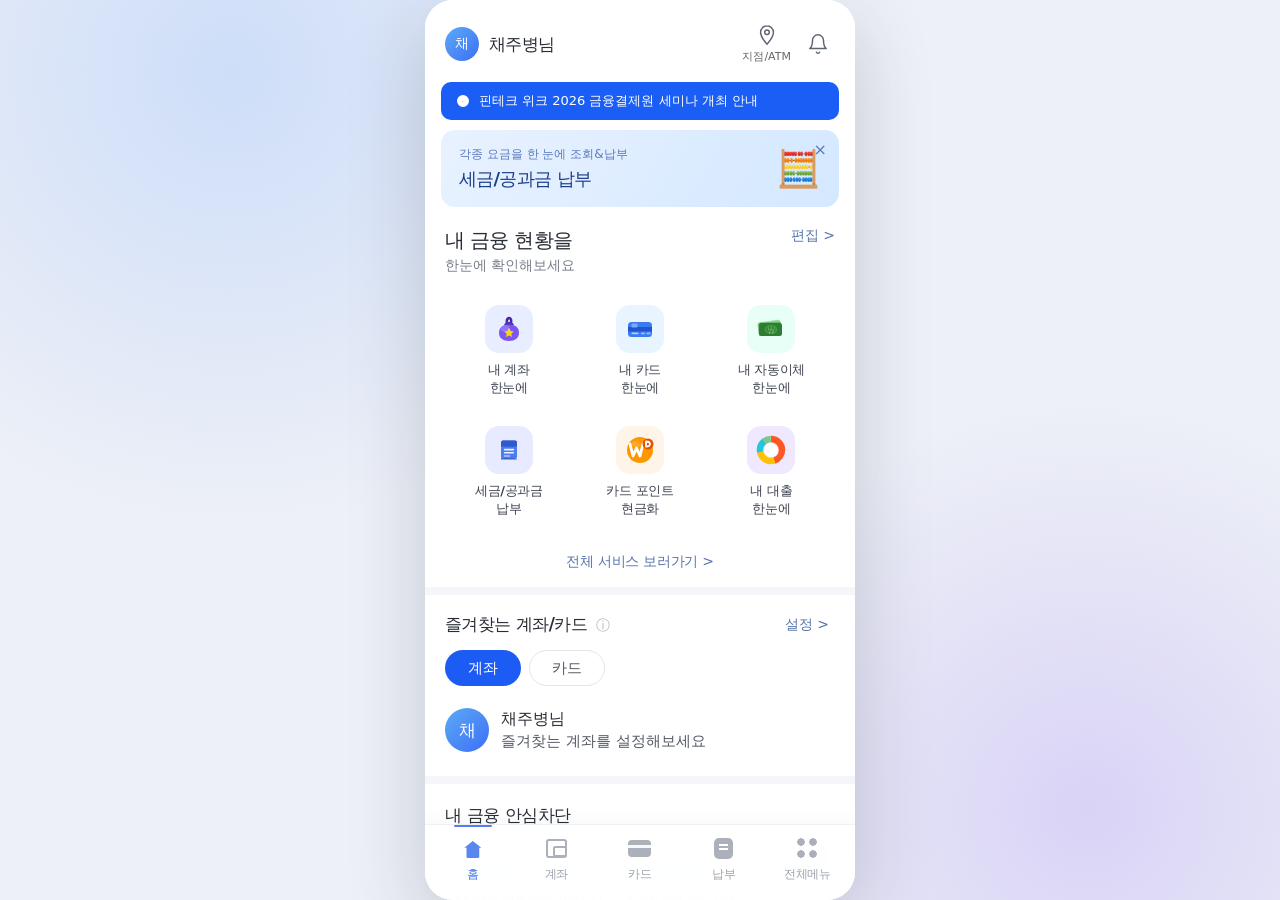
==== commit f2e2ae0e: "feat: v11 — add 카드/자동이체/세금공과금 screens with navigation refactor New features: - 내 카드 한눈에 (cards.js): " ====
--- a/index.html
+++ b/index.html
@@ -11,7 +11,7 @@
     <link rel="manifest" href="./manifest.webmanifest" />
     <link rel="icon" href="./icon.svg" type="image/svg+xml" />
     <link rel="apple-touch-icon" href="./icon-192.png" />
-    <link rel="stylesheet" href="./styles.css?v=10" />
+    <link rel="stylesheet" href="./styles.css?v=11" />
     <title>내 계좌 한눈에</title>
   </head>
   <body>
@@ -84,7 +84,7 @@
                   <span class="service-label">내 계좌<br>한눈에</span>
                 </button>
                 <!-- 내 카드 한눈에: 파란 신용카드 -->
-                <button type="button" class="service-item inert-control" aria-label="내 카드 한눈에">
+                <button type="button" class="service-item" data-action="cards" aria-label="내 카드 한눈에">
                   <span class="service-icon cards-icon" aria-hidden="true">
                     <svg width="30" height="30" viewBox="0 0 30 30" fill="none" xmlns="http://www.w3.org/2000/svg">
                       <rect x="3" y="8" width="24" height="15" rx="3.5" fill="#3A7BF5"/>
@@ -98,7 +98,7 @@
                   <span class="service-label">내 카드<br>한눈에</span>
                 </button>
                 <!-- 내 자동이체 한눈에: 초록 지폐 3장 겹침 -->
-                <button type="button" class="service-item inert-control" aria-label="내 자동이체 한눈에">
+                <button type="button" class="service-item" data-action="autopay" aria-label="내 자동이체 한눈에">
                   <span class="service-icon auto-icon" aria-hidden="true">
                     <svg width="30" height="30" viewBox="0 0 30 30" fill="none" xmlns="http://www.w3.org/2000/svg">
                       <!-- 뒤 지폐 (연한 초록, 기울어짐) -->
@@ -116,7 +116,7 @@
                   <span class="service-label">내 자동이체<br>한눈에</span>
                 </button>
                 <!-- 세금/공과금 납부: 파란 영수증 문서 -->
-                <button type="button" class="service-item inert-control" aria-label="세금/공과금 납부">
+                <button type="button" class="service-item" data-action="tax" aria-label="세금/공과금 납부">
                   <span class="service-icon tax-icon" aria-hidden="true">
                     <svg width="30" height="30" viewBox="0 0 30 30" fill="none" xmlns="http://www.w3.org/2000/svg">
                       <!-- 영수증 본체 -->
@@ -135,7 +135,7 @@
                   <span class="service-label">세금/공과금<br>납부</span>
                 </button>
                 <!-- 카드 포인트 현금화: 오렌지 WP 로고 -->
-                <button type="button" class="service-item inert-control" aria-label="카드 포인트 현금화">
+                <button type="button" class="service-item" data-action="points" aria-label="카드 포인트 현금화">
                   <span class="service-icon points-icon" aria-hidden="true">
                     <svg width="30" height="30" viewBox="0 0 30 30" fill="none" xmlns="http://www.w3.org/2000/svg">
                       <!-- 오렌지 원형 배경 -->
@@ -293,11 +293,11 @@
         <!-- LOAN VIEW -->
         <section id="loan-view" class="view" aria-label="내 대출 한눈에" hidden>
           <div class="loan-toolbar">
-            <button id="loan-back-button" class="icon-button back-button" type="button" aria-label="뒤로가기">
+            <button id="loan-back-button" class="icon-button back-button" type="button" data-back aria-label="뒤로가기">
               <svg aria-hidden="true" viewBox="0 0 24 24"><path d="m15 5-7 7 7 7"/></svg>
             </button>
             <h1>내 대출 한눈에</h1>
-            <button id="loan-home-button" class="icon-button" type="button" aria-label="홈">
+            <button id="loan-home-button" class="icon-button home-button" type="button" aria-label="홈">
               <svg aria-hidden="true" viewBox="0 0 24 24"><path d="M3.8 10.5 12 3.8l8.2 6.7v8.7a1 1 0 0 1-1 1h-4.6v-6H9.4v6H4.8a1 1 0 0 1-1-1z"/></svg>
             </button>
           </div>
@@ -322,7 +322,7 @@
 
         <section id="detail-view" class="view detail-view" aria-labelledby="detail-title" hidden>
           <div class="detail-toolbar">
-            <button id="back-button" class="icon-button back-button" type="button" aria-label="뒤로가기">
+            <button id="back-button" class="icon-button back-button" type="button" data-back aria-label="뒤로가기">
               <svg aria-hidden="true" viewBox="0 0 24 24"><path d="m15 5-7 7 7 7"/></svg>
             </button>
             <h1 id="detail-title">계좌 조회</h1>
@@ -354,6 +354,173 @@
             <button type="button" class="detail-guide inert-control">안내사항 <span aria-hidden="true">›</span></button>
             <div class="detail-bottom-space" aria-hidden="true"></div>
           </div>
+        </section>
+
+        <!-- CARD NOTICE VIEW : 내 카드 한눈에 이용 전 안내 -->
+        <section id="card-notice-view" class="view notice-view" aria-labelledby="card-notice-title" hidden>
+          <div id="card-notice-scroll" class="notice-scroll">
+            <p id="card-notice-title" class="notice-service">내 카드 한눈에</p>
+            <h2 class="notice-heading">서비스 이용 전,<br />아래사항을 확인해 주세요.</h2>
+            <ul class="notice-list">
+              <li>본인이 발급받은 유효하거나 배송 중인 신용카드 및 체크카드만 조회됩니다. (본인발급 가족카드도 포함)</li>
+              <li>배송 중인 카드의 경우, 비고란에 '배송 중'으로 표시됩니다.</li>
+              <li>유효카드에 한해 이용한도, 결제예정금액, 최근이용대금도 확인할 수 있습니다.</li>
+              <li>결제예정금액, 최근이용대금은 각 카드사별 운영기준에 따라 산출됩니다.</li>
+              <li>주민번호를 변경한 후 카드사에 개인정보를 갱신하지 않은 경우 정보가 조회되지 않을 수 있습니다.</li>
+              <li>각 카드사에서 직접 관리하는 포인트만 조회됩니다.</li>
+              <li>잔여 포인트와 2개월 후 소멸예정인 포인트를 조회할 수 있습니다.</li>
+            </ul>
+          </div>
+          <div class="notice-footer">
+            <label class="circle-check">
+              <input id="card-notice-check" type="checkbox" />
+              <span class="circle-check-mark" aria-hidden="true"></span>
+              <span>상기 내용을 한달 간 보지 않음</span>
+            </label>
+            <button id="card-notice-confirm" class="solid-button" type="button">확인</button>
+          </div>
+        </section>
+
+        <!-- CARDS VIEW : 내 카드 한눈에 -->
+        <section id="cards-view" class="view feature-view" aria-labelledby="cards-title" hidden>
+          <header class="feature-header">
+            <div class="feature-title-row">
+              <h1 id="cards-title">내 카드 한눈에</h1>
+              <button class="icon-button home-button" type="button" aria-label="홈">
+                <svg aria-hidden="true" viewBox="0 0 24 24"><path d="M3.8 10.5 12 3.8l8.2 6.7v8.7a1 1 0 0 1-1 1h-4.6v-6H9.4v6H4.8a1 1 0 0 1-1-1z"/></svg>
+              </button>
+            </div>
+            <p class="feature-desc">내 카드 결제 예정금액과 포인트를 확인하고 포인트를<br />현금화할 수 있으며, 분실카드를 한 번에 신고할 수 있어요.</p>
+            <nav id="cards-tabs" class="pill-tabs" role="tablist" aria-label="카드 메뉴">
+              <button type="button" role="tab" data-card-tab="cards" aria-selected="true">카드</button>
+              <button type="button" role="tab" data-card-tab="points" aria-selected="false">포인트</button>
+              <button type="button" role="tab" data-card-tab="cash" aria-selected="false">포인트 현금화</button>
+            </nav>
+          </header>
+          <div id="cards-scroll" class="feature-scroll">
+            <div id="cards-content"></div>
+          </div>
+        </section>
+
+        <!-- CARD DETAIL VIEW : 카드 조회 -->
+        <section id="card-detail-view" class="view feature-view" aria-labelledby="card-detail-title" hidden>
+          <header class="feature-header is-sub">
+            <div class="sub-toolbar">
+              <button class="icon-button back-button" type="button" data-back aria-label="뒤로가기">
+                <svg aria-hidden="true" viewBox="0 0 24 24"><path d="m15 5-7 7 7 7"/></svg>
+              </button>
+              <h1 id="card-detail-title">카드 조회</h1>
+              <button class="icon-button home-button" type="button" aria-label="홈">
+                <svg aria-hidden="true" viewBox="0 0 24 24"><path d="M3.8 10.5 12 3.8l8.2 6.7v8.7a1 1 0 0 1-1 1h-4.6v-6H9.4v6H4.8a1 1 0 0 1-1-1z"/></svg>
+              </button>
+            </div>
+            <div id="card-detail-company" class="detail-company"></div>
+            <nav id="card-detail-tabs" class="pill-tabs" role="tablist" aria-label="카드 조회 메뉴">
+              <button type="button" role="tab" data-detail-tab="due" aria-selected="true">결제예정금액</button>
+              <button type="button" role="tab" data-detail-tab="recent" aria-selected="false">최근이용대금</button>
+              <button type="button" role="tab" data-detail-tab="info" aria-selected="false">카드정보</button>
+            </nav>
+          </header>
+          <div id="card-detail-pager" class="tab-pager">
+            <div id="card-detail-track" class="tab-track">
+              <div class="tab-panel" data-panel="due" role="tabpanel"></div>
+              <div class="tab-panel" data-panel="recent" role="tabpanel"></div>
+              <div class="tab-panel" data-panel="info" role="tabpanel"></div>
+            </div>
+          </div>
+        </section>
+
+        <!-- CONSENT VIEW : 포인트 현금화 위임동의 -->
+        <section id="consent-view" class="view feature-view" aria-labelledby="consent-title" hidden>
+          <header class="feature-header is-sub">
+            <div class="sub-toolbar">
+              <button class="icon-button back-button" type="button" data-back aria-label="뒤로가기">
+                <svg aria-hidden="true" viewBox="0 0 24 24"><path d="m15 5-7 7 7 7"/></svg>
+              </button>
+              <h1 id="consent-title">포인트 현금화 위임동의</h1>
+              <span aria-hidden="true"></span>
+            </div>
+          </header>
+          <div id="consent-scroll" class="feature-scroll consent-scroll">
+            <div class="consent-intro">
+              <p>어카운트인포가 카드 포인트 현금화 신청 서비스를 제공드리기 위해서는 고객님의 위임동의가 필요해요. 위임내역은 금융결제원 포인트현금화 서비스 이용시에만 사용되며 그 외 용도로는 사용되지 않아요.</p>
+              <p class="consent-emphasis">동의 해주실 경우 향후 1년간 별도의 동의절차 없이 포인트 현금화 서비스를 이용하실 수 있어요. 단, 위임동의 후 전화번호가 변경된 경우에는 다시 위임에 동의해주셔야해요.</p>
+            </div>
+            <section class="proxy-doc" aria-labelledby="proxy-title">
+              <h2 id="proxy-title">위임장</h2>
+              <h3>위임받는 자</h3>
+              <dl class="kv-rows proxy-rows">
+                <div><dt>기관명</dt><dd>사단법인 금융결제원</dd></div>
+                <div><dt>전화번호</dt><dd>1577-5500</dd></div>
+                <div><dt>관계</dt><dd>정보주체로부터 위임을 받은자</dd></div>
+                <div><dt>주소</dt><dd>서울특별시 중구 퇴계로 110</dd></div>
+              </dl>
+              <h3>위임하는 자</h3>
+              <dl class="kv-rows proxy-rows">
+                <div><dt>성명</dt><dd id="proxy-name"></dd></div>
+                <div><dt>전화번호</dt><dd id="proxy-phone"></dd></div>
+                <div><dt>생년월일</dt><dd id="proxy-birth"></dd></div>
+              </dl>
+              <label class="proxy-email-label" for="consent-email">이메일주소<span class="required">*</span></label>
+              <input id="consent-email" class="proxy-email" type="email" inputmode="email" autocomplete="email" placeholder="이메일주소를 입력하세요" />
+              <dl class="kv-rows proxy-rows">
+                <div><dt>위임기간</dt><dd>위임 동의일로부터 1년간</dd></div>
+              </dl>
+            </section>
+            <div class="proxy-statement">
+              <p>위와 같이 서비스 제공 카드사 앞 개인(신용)정보 열람 및 포인트 현금화 신청 요구를 위의 자에게 위임합니다.</p>
+              <p class="proxy-sign"><span id="proxy-sign"></span><i aria-hidden="true"></i>위임자 <span id="proxy-signer"></span></p>
+            </div>
+          </div>
+          <div class="consent-footer">
+            <button id="consent-confirm" class="consent-confirm" type="button" disabled>확인</button>
+          </div>
+        </section>
+
+        <!-- AUTOPAY VIEW : 내 자동이체 한눈에 -->
+        <section id="autopay-view" class="view feature-view" aria-labelledby="autopay-title" hidden>
+          <header class="feature-header is-sub">
+            <div class="sub-toolbar">
+              <button class="icon-button back-button" type="button" data-back aria-label="뒤로가기">
+                <svg aria-hidden="true" viewBox="0 0 24 24"><path d="m15 5-7 7 7 7"/></svg>
+              </button>
+              <h1 id="autopay-title">내 자동이체 한눈에</h1>
+              <button class="icon-button home-button" type="button" aria-label="홈">
+                <svg aria-hidden="true" viewBox="0 0 24 24"><path d="M3.8 10.5 12 3.8l8.2 6.7v8.7a1 1 0 0 1-1 1h-4.6v-6H9.4v6H4.8a1 1 0 0 1-1-1z"/></svg>
+              </button>
+            </div>
+            <p class="feature-desc is-sub">내 자동이체 등록정보를 조회하고 변경 또는 해지할 수 있어요.</p>
+            <nav id="autopay-tabs" class="pill-tabs is-scrollable" role="tablist" aria-label="자동이체 구분">
+              <button type="button" role="tab" data-autopay-tab="account" aria-selected="true">계좌자동납부</button>
+              <button type="button" role="tab" data-autopay-tab="transfer" aria-selected="false">계좌자동송금</button>
+              <button type="button" role="tab" data-autopay-tab="card" aria-selected="false">카드자동납부</button>
+            </nav>
+          </header>
+          <div id="autopay-scroll" class="feature-scroll">
+            <div id="autopay-content" class="autopay-content"></div>
+          </div>
+        </section>
+
+        <!-- TAX VIEW : 세금/공과금 납부 -->
+        <section id="tax-view" class="view feature-view" aria-labelledby="tax-title" hidden>
+          <header class="feature-header">
+            <div class="feature-title-row">
+              <h1 id="tax-title">세금/공과금 납부</h1>
+              <button class="icon-button home-button" type="button" aria-label="홈">
+                <svg aria-hidden="true" viewBox="0 0 24 24"><path d="M3.8 10.5 12 3.8l8.2 6.7v8.7a1 1 0 0 1-1 1h-4.6v-6H9.4v6H4.8a1 1 0 0 1-1-1z"/></svg>
+              </button>
+            </div>
+            <p class="feature-desc">국세, 관세 및 지방세 등 고지내역을 조회 및 납부하고 납부 내역을 조회할 수 있습니다.</p>
+            <button type="button" class="outline-wide tax-history inert-control">세금/공과금 납부 내역 <span aria-hidden="true">›</span></button>
+          </header>
+          <div id="tax-scroll" class="feature-scroll">
+            <div id="tax-content"></div>
+            <div class="nav-space is-tall" aria-hidden="true"></div>
+          </div>
+          <button type="button" class="qr-pay-button inert-control">
+            <svg viewBox="0 0 24 24" aria-hidden="true"><path d="M4 8V5a1 1 0 0 1 1-1h3M16 4h3a1 1 0 0 1 1 1v3M20 16v3a1 1 0 0 1-1 1h-3M8 20H5a1 1 0 0 1-1-1v-3"/><path d="M8.5 8v8M11 8v8M14 8v8M16.5 8v8"/></svg>
+            QR납부
+          </button>
         </section>
 
         <nav class="bottom-nav" aria-label="주요 메뉴">
@@ -407,22 +574,48 @@
           </div>
         </div>
 
+        <!-- 카드자동납부 이용 전 안내 -->
+        <div id="autopay-modal" class="modal-backdrop" hidden>
+          <section class="modal-sheet notice-sheet" role="dialog" aria-modal="true" aria-labelledby="autopay-modal-title">
+            <div class="modal-scroll">
+              <h2 id="autopay-modal-title">서비스 이용 전,<br />아래사항을 확인해 주세요.</h2>
+              <ul>
+                <li>본인이 발급받은 유효한 신용카드 및 체크카드만 조회됩니다.(본인발급 가족카드도 포함)</li>
+                <li>전영업일 기준 카드사에 등록되어 있는 자동납부 내역에 한하여 조회가 가능합니다.(신청한 자동납부 내역이 가맹점 사정에 따라 바로 조회되지 않을 수 있습니다.)</li>
+                <li>아파트관리비, 스쿨뱅킹의 경우 한 건의 자동납부가 여러 카드에서 중복으로 조회될 수 있습니다. (카드사로 해지 문의)</li>
+              </ul>
+              <p class="sheet-extra">요금청구기관 및 카드사의 사정에 따라 실제 자동납부 정보와 일부 일치하지 않는 내역이 조회될 수 있으며, 이 경우 요금청구기관 고객센터에 문의하시기 바랍니다.</p>
+            </div>
+            <div class="modal-actions">
+              <label class="circle-check">
+                <input id="autopay-modal-check" type="checkbox" />
+                <span class="circle-check-mark" aria-hidden="true"></span>
+                <span>상기 내용을 한달 간 보지 않음</span>
+              </label>
+              <button id="autopay-modal-confirm" class="solid-button" type="button">확인</button>
+              <button id="autopay-modal-close" class="plain-modal-button" type="button">닫기</button>
+            </div>
+          </section>
+        </div>
+
+        <!-- 카드/자동이체 조회 로딩 -->
+        <div id="lookup-overlay" class="lookup-overlay" hidden role="status" aria-label="조회 중">
+          <div class="lookup-loader" aria-hidden="true">
+            <i></i><i></i>
+            <span class="lookup-char">
+              <svg viewBox="0 0 32 32"><rect x="5" y="9" width="22" height="15" rx="3.5" fill="#4b7cf3"/><rect x="5" y="13" width="22" height="3.5" fill="#2f5bd0"/><rect x="8.5" y="19" width="7" height="2" rx="1" fill="#fff" opacity=".8"/></svg>
+            </span>
+            <i></i><i></i>
+          </div>
+          <span class="sr-only">정보를 불러오는 중입니다.</span>
+        </div>
+
         <div id="toast" class="toast" hidden>현재 제공되지 않는 기능입니다.</div>
       </section>
     </main>
-    <script src="./app.js?v=10" defer></script>
-    <script>
-      (function () {
-        var d = new Date();
-        var dateStr = d.getFullYear() + '-' +
-          String(d.getMonth() + 1).padStart(2, '0') + '-' +
-          String(d.getDate()).padStart(2, '0');
-        document.querySelectorAll('.summary-date, .lookup-date').forEach(function (el) {
-          el.textContent = '조회기준일 : ' + dateStr;
-        });
-        var loanDate = document.getElementById('loan-date');
-        if (loanDate) loanDate.textContent = dateStr;
-      })();
-    </script>
+    <script src="./app.js?v=11" defer></script>
+    <script src="./cards.js?v=11" defer></script>
+    <script src="./autopay.js?v=11" defer></script>
+    <script src="./tax.js?v=11" defer></script>
   </body>
 </html>
--- a/styles.css
+++ b/styles.css
@@ -327,3 +327,216 @@
 .loan-dot-right .loan-dot:nth-child(1) { background: #4dcca8; }
 .loan-dot-right .loan-dot:nth-child(2) { background: #7dd67a; }
 @keyframes dot-float { from { transform: translateY(4px); opacity: .6; } to { transform: translateY(-4px); opacity: 1; } }
+
+/* =====================================================================
+   v11 추가 기능: 내 카드 한눈에 / 카드 조회 / 포인트 현금화 위임동의 /
+   내 자동이체 한눈에 / 세금·공과금 납부
+   ===================================================================== */
+
+.view[hidden] { display: none; }
+
+/* ----- 공통 레이아웃 ----- */
+.feature-view { display: flex; flex-direction: column; }
+.feature-header { position: relative; z-index: 2; flex: none; padding-top: 22px; border-bottom: 1px solid var(--line); background: #fff; }
+.feature-header.is-sub { padding-top: 8px; }
+.feature-title-row { display: flex; align-items: center; justify-content: space-between; gap: 12px; padding: 0 10px 0 20px; }
+.feature-title-row h1, .sub-toolbar h1 { font-size: 22px; font-weight: 750; letter-spacing: -.05em; }
+.sub-toolbar { min-height: 52px; display: grid; grid-template-columns: 40px minmax(0, 1fr) 44px; align-items: center; padding: 0 8px 0 4px; }
+.sub-toolbar h1 { overflow: hidden; font-size: 20px; text-overflow: ellipsis; white-space: nowrap; }
+.sub-toolbar .back-button { width: 40px; }
+.sub-toolbar .home-button { justify-self: end; }
+.feature-desc { margin: 6px 20px 0; color: #858b97; font-size: 12.5px; line-height: 1.5; letter-spacing: -.03em; }
+.feature-desc.is-sub { margin-top: 0; }
+.feature-scroll { flex: 1; min-height: 0; overflow-y: auto; overscroll-behavior: contain; scrollbar-width: none; -webkit-overflow-scrolling: touch; }
+.feature-scroll::-webkit-scrollbar { display: none; }
+.nav-space { height: calc(var(--nav-height) + 24px); }
+.nav-space.is-tall { height: calc(var(--nav-height) + 92px); }
+
+.pill-tabs { display: flex; gap: 8px; padding: 14px 20px; overflow-x: auto; scrollbar-width: none; }
+.pill-tabs::-webkit-scrollbar { display: none; }
+.pill-tabs button { flex: none; min-height: 38px; padding: 0 16px; border: 1px solid #dfe2e9; border-radius: 20px; background: #fff; color: #4d535e; font-size: 14.5px; font-weight: 600; letter-spacing: -.03em; cursor: pointer; transition: background .18s, color .18s, border-color .18s, transform .12s; }
+.pill-tabs button:active { transform: scale(.97); }
+.pill-tabs button[aria-selected="true"] { border-color: transparent; background: linear-gradient(120deg, #2d6cf0, #1f58df); color: #fff; box-shadow: 0 6px 14px rgba(36, 92, 226, .22); }
+
+.lookup-caption { display: inline-flex; align-items: center; gap: 4px; color: #6f7582; font-size: 13px; }
+.lookup-date-text { color: #6f7582; font-size: 13px; white-space: nowrap; }
+.info-dot { width: 14px; height: 14px; display: inline-grid; place-items: center; border: 1px solid #9aa0ab; border-radius: 50%; color: #8a909b; font-size: 9px; font-style: normal; font-weight: 700; line-height: 1; }
+.lookup-counts { color: #3a3f4a; font-size: 15.5px; font-weight: 600; letter-spacing: -.03em; }
+.lookup-counts em { color: #2f56d6; font-style: normal; }
+.row-count { color: #2f3440; font-size: 15px; font-weight: 550; white-space: nowrap; }
+.row-count.is-many { color: #2f56d6; }
+.link-action { border: 0; padding: 0; background: none; color: #3157c9; font-size: 13.5px; font-weight: 600; cursor: pointer; }
+.link-action span { margin-left: 2px; color: #9aa3b5; }
+.outline-wide { width: 100%; min-height: 42px; margin-top: 12px; border: 1px solid #e1e4ea; border-radius: 8px; background: #fff; color: #2c4a9c; font-size: 14.5px; font-weight: 650; letter-spacing: -.03em; cursor: pointer; }
+.outline-wide span { margin-left: 6px; }
+.feature-notes { margin: 0; padding: 18px 22px 8px 38px; color: #5f6570; font-size: 13px; line-height: 1.6; letter-spacing: -.02em; }
+.feature-notes li { padding-bottom: 6px; }
+.bank-logo.logo-sm { width: 26px; height: 26px; flex-basis: 26px; font-size: 8px; }
+
+.soft-box { border-radius: 12px; background: #f6f7f9; }
+.kv-rows { display: grid; gap: 8px; margin: 0; }
+.kv-rows div { display: flex; justify-content: space-between; gap: 16px; font-size: 14.5px; }
+.kv-rows dt { flex: none; color: #4d535e; }
+.kv-rows dd { margin: 0; color: #2c313b; text-align: right; }
+
+/* ----- 빈 화면 ----- */
+.empty-state { display: flex; flex-direction: column; align-items: center; padding: 52px 4px 20px; text-align: center; }
+.empty-illust { width: 104px; height: 104px; }
+.empty-badge { transform-box: fill-box; transform-origin: center; }
+.replay .empty-badge, .autopay-content .empty-badge { animation: badge-pop .5s .12s cubic-bezier(.3, 1.6, .5, 1) both; }
+@keyframes badge-pop { from { transform: scale(0); opacity: 0; } }
+.empty-message { margin: 26px 0 0; color: #2f3440; font-size: 16px; letter-spacing: -.03em; }
+.empty-hint { width: 100%; margin: 26px 0 0; padding: 16px 20px; border-radius: 10px; background: #f3f4f6; color: #555b66; font-size: 14px; line-height: 1.55; }
+
+/* ----- 이용 전 안내 (전체 화면 / 시트) ----- */
+.notice-view { display: flex; flex-direction: column; }
+.notice-scroll { flex: 1; min-height: 0; overflow-y: auto; padding: 26px 24px 12px; scrollbar-width: none; }
+.notice-scroll::-webkit-scrollbar { display: none; }
+.notice-service { margin: 0 0 30px; color: #3a3f4a; font-size: 19px; font-weight: 650; letter-spacing: -.04em; }
+.notice-heading { margin: 0 0 24px; color: #22262e; font-size: 22px; font-weight: 750; line-height: 1.4; letter-spacing: -.05em; }
+.notice-list { margin: 0; padding-left: 20px; color: #3d4250; font-size: 15px; line-height: 1.6; letter-spacing: -.03em; }
+.notice-list li { padding: 0 0 12px 2px; }
+.notice-footer { flex: none; padding: 10px 20px calc(16px + env(safe-area-inset-bottom)); background: #fff; box-shadow: 0 -14px 18px rgba(255, 255, 255, .92); }
+.circle-check { position: relative; display: flex; align-items: center; gap: 10px; margin: 4px 2px 16px; color: #3d4250; font-size: 15px; cursor: pointer; }
+.circle-check input { position: absolute; width: 1px; height: 1px; opacity: 0; }
+.circle-check-mark { position: relative; width: 22px; height: 22px; flex: none; border: 1.5px solid #8a909b; border-radius: 50%; transition: background .15s, border-color .15s; }
+.circle-check-mark::after { content: ""; position: absolute; left: 6px; top: 3px; width: 5px; height: 10px; border: solid #8a909b; border-width: 0 1.8px 1.8px 0; transform: rotate(45deg); }
+.circle-check input:checked + .circle-check-mark { border-color: #2563e6; background: #2563e6; }
+.circle-check input:checked + .circle-check-mark::after { border-color: #fff; }
+.circle-check input:focus-visible + .circle-check-mark { outline: 3px solid rgba(63, 128, 247, .36); outline-offset: 2px; }
+.solid-button { width: 100%; min-height: 52px; border: 0; border-radius: 10px; background: linear-gradient(110deg, #1e5ce6, #1a4fd6); color: #fff; font-size: 16px; font-weight: 700; cursor: pointer; }
+.notice-sheet { max-height: calc(100% - 24px); }
+.notice-sheet .modal-scroll ul { color: #3d4250; font-size: 14.5px; }
+.notice-sheet .circle-check { margin: 0 2px 14px; }
+.sheet-extra { margin: 4px 0 0; padding-top: 16px; border-top: 1px solid #e3e5ea; color: #5d6470; font-size: 14px; line-height: 1.55; }
+
+/* ----- 조회 로딩 (어두운 배경) ----- */
+.lookup-overlay { position: absolute; inset: 0; z-index: 78; display: grid; place-items: center; background: rgba(24, 27, 34, .55); }
+.lookup-overlay[hidden] { display: none; }
+.lookup-loader { display: flex; align-items: center; gap: 9px; }
+.lookup-loader i { width: 10px; height: 10px; border-radius: 50%; animation: lookup-dot .9s ease-in-out infinite; }
+.lookup-loader i:nth-of-type(odd) { background: #2e8bf0; }
+.lookup-loader i:nth-of-type(even) { background: #22c48a; }
+.lookup-loader i:nth-of-type(2) { animation-delay: .12s; }
+.lookup-loader i:nth-of-type(3) { animation-delay: .24s; }
+.lookup-loader i:nth-of-type(4) { animation-delay: .36s; }
+.lookup-char { width: 46px; height: 46px; display: grid; place-items: center; border-radius: 50%; background: #fff; box-shadow: 0 4px 14px rgba(0, 0, 0, .2); animation: char-bob .9s ease-in-out infinite; }
+.lookup-char svg { width: 28px; height: 28px; }
+@keyframes lookup-dot { 0%, 100% { transform: translateY(0); opacity: .7; } 50% { transform: translateY(-6px); opacity: 1; } }
+@keyframes char-bob { 50% { transform: translateY(-3px); } }
+
+/* ----- 내 카드 한눈에 ----- */
+.lookup-summary { padding: 16px 20px 14px; }
+.lookup-summary-top { display: flex; align-items: center; justify-content: space-between; gap: 10px; }
+.lookup-summary-main { display: flex; align-items: center; justify-content: space-between; gap: 10px; margin-top: 8px; }
+.lookup-summary.is-points .lookup-counts { display: block; margin-top: 8px; }
+.card-company-list, .point-list { border-top: 1px solid var(--line); }
+.card-company-row, .point-row { width: 100%; min-height: 68px; display: grid; align-items: center; gap: 10px; padding: 8px 20px; border: 0; border-bottom: 1px solid var(--line); background: #fff; text-align: left; cursor: pointer; transition: background .15s; }
+.card-company-row { grid-template-columns: 18px 39px minmax(0, 1fr) auto 14px; }
+.point-row { grid-template-columns: 39px minmax(0, 1fr) auto 14px; }
+.card-company-row:active, .point-row:active, .autopay-row:active { background: #f7f9fc; }
+.point-total { display: flex; align-items: center; justify-content: space-between; margin-top: 12px; color: #3a3f4a; font-size: 15px; }
+.point-total > span { display: inline-flex; align-items: center; gap: 6px; }
+.point-total strong { font-size: 19px; font-weight: 750; letter-spacing: -.03em; }
+.info-dot.is-outline { width: 16px; height: 16px; }
+.point-value { color: #3a3f4a; font-size: 15px; white-space: nowrap; }
+.point-value em { margin-right: 2px; color: #2f56d6; font-style: normal; font-weight: 600; }
+
+/* ----- 카드 조회 (상세) ----- */
+.detail-company { display: flex; align-items: center; justify-content: center; gap: 8px; margin-top: -4px; color: #3d4250; font-size: 15px; font-weight: 600; letter-spacing: -.03em; }
+#card-detail-view .feature-header { border-bottom: 0; }
+.tab-pager { flex: 1; min-height: 0; overflow: hidden; }
+.tab-track { width: 300%; height: 100%; display: flex; transition: transform .32s cubic-bezier(.22, .8, .25, 1); }
+.tab-track.no-anim { transition: none; }
+.tab-panel { width: calc(100% / 3); height: 100%; overflow-y: auto; overscroll-behavior: contain; padding: 4px 18px 30px; scrollbar-width: none; }
+.tab-panel::-webkit-scrollbar { display: none; }
+.amount-card { position: relative; overflow: hidden; padding: 18px 18px 20px; border-radius: 12px; background: linear-gradient(115deg, #2f7af0 0%, #2a55e6 52%, #4a2fd8 100%); color: #fff; box-shadow: 0 10px 22px rgba(52, 82, 220, .18); }
+.amount-card::before { content: ""; position: absolute; left: 45%; top: -120px; width: 180px; height: 180px; border: 1px solid rgba(255, 255, 255, .1); transform: rotate(45deg); }
+.amount-card > * { position: relative; }
+.amount-card-top { display: flex; align-items: center; justify-content: space-between; gap: 10px; color: rgba(255, 255, 255, .9); font-size: 14px; }
+.lookup-pill { padding: 4px 8px; border-radius: 6px; background: rgba(30, 20, 120, .35); color: rgba(255, 255, 255, .86); font-size: 11px; white-space: nowrap; }
+.amount-card-value { display: block; margin-top: 12px; font-size: 26px; font-weight: 800; letter-spacing: -.04em; }
+.amount-card-sub { display: block; margin-top: 6px; color: rgba(255, 255, 255, .82); font-size: 12.5px; }
+.amount-card-rows { display: grid; gap: 6px; margin: 14px 0 0; font-size: 13px; }
+.amount-card-rows div { display: flex; justify-content: space-between; }
+.amount-card-rows dt { color: rgba(255, 255, 255, .86); }
+.amount-card-rows dd { margin: 0; font-size: 14px; }
+.amount-card-rows .is-average dd { color: #6ff0ff; font-weight: 600; }
+.due-box { display: flex; flex-direction: column; margin-top: 14px; padding: 18px 18px 16px; }
+.due-amount { align-self: flex-end; margin-top: 16px; font-size: 18px; font-weight: 750; letter-spacing: -.03em; }
+.due-overdue { align-self: flex-end; margin-top: 4px; color: #5f6570; font-size: 13px; }
+.tab-panel .feature-notes { padding: 20px 4px 4px 20px; }
+.guide-link { width: 100%; min-height: 52px; margin-top: 16px; padding: 0 2px; border: 0; border-top: 1px solid var(--line); background: #fff; color: #4d535e; font-size: 15px; text-align: left; cursor: pointer; }
+.month-list { display: grid; gap: 12px; margin-top: 16px; }
+.month-item { width: 100%; min-height: 96px; display: flex; flex-direction: column; align-items: stretch; justify-content: space-between; padding: 18px 18px 16px; border: 0; color: #3a3f4a; font-size: 15px; text-align: left; cursor: pointer; }
+.month-item strong { align-self: flex-end; font-size: 17px; font-weight: 700; }
+.month-item strong span { margin-left: 4px; color: #7a808c; font-weight: 400; }
+.info-link-row { display: flex; justify-content: flex-end; padding: 14px 0 12px; }
+.text-link { border: 0; padding: 0; background: none; color: #3d4250; font-size: 14px; cursor: pointer; }
+.owned-card-list { display: grid; gap: 12px; }
+.owned-card { padding: 18px 18px 14px; }
+.owned-card-name { margin: 0; color: #2f3440; font-size: 15px; font-weight: 550; line-height: 1.45; }
+.owned-card-number { margin: 6px 0 0; color: #3d4250; font-size: 14px; }
+.owned-card-note { display: flex; justify-content: space-between; margin-top: 14px; padding-top: 14px; border-top: 1px solid #e6e8ed; color: #555b66; font-size: 14px; }
+
+/* ----- 포인트 현금화 위임동의 ----- */
+.consent-scroll { padding-bottom: 100px; }
+.consent-intro { padding: 14px 20px 16px; background: #f4f5f7; color: #5f6570; font-size: 13px; line-height: 1.6; letter-spacing: -.03em; }
+.consent-intro p { margin: 0; }
+.consent-intro .consent-emphasis { margin-top: 10px; color: #3550c4; }
+.proxy-doc { padding: 22px 20px 6px; }
+.proxy-doc h2 { margin: 0 0 18px; color: #22262e; font-size: 19px; font-weight: 650; text-align: center; }
+.proxy-doc h3 { margin: 18px 0 14px; padding-bottom: 10px; border-bottom: 1.5px solid #3a3f4a; color: #2f3440; font-size: 15px; font-weight: 600; }
+.proxy-rows { gap: 6px; }
+.proxy-rows div { font-size: 14px; }
+.proxy-email-label { display: block; margin-top: 6px; color: #4d535e; font-size: 14px; }
+.required { margin-left: 1px; color: #e5383b; }
+.proxy-email { width: 100%; min-height: 46px; margin: 10px 0 14px; padding: 0 14px; border: 1px solid #dfe2e8; border-radius: 6px; background: #fff; color: #2f3440; font-size: 14.5px; }
+.proxy-email::placeholder { color: #9aa0ab; }
+.proxy-email:focus { border-color: #3f80f7; outline: none; }
+.proxy-statement { margin-top: 10px; padding: 22px 20px 10px; border-top: 1px solid var(--line); color: #2f3440; font-size: 15px; line-height: 1.6; letter-spacing: -.03em; text-align: center; }
+.proxy-statement p { margin: 0; }
+.proxy-statement .proxy-sign { display: flex; align-items: center; justify-content: center; gap: 10px; margin-top: 18px; }
+.proxy-sign i { width: 1px; height: 14px; background: #9aa0ab; }
+.consent-footer { position: absolute; inset: auto 0 0; z-index: 3; padding: 14px 16px calc(16px + env(safe-area-inset-bottom)); background: linear-gradient(rgba(255, 255, 255, 0), #fff 32%); }
+.consent-confirm { width: 100%; min-height: 52px; border: 0; border-radius: 10px; background: linear-gradient(110deg, #1e5ce6, #1a4fd6); color: #fff; font-size: 16px; font-weight: 650; cursor: pointer; transition: background .2s, color .2s; }
+.consent-confirm:disabled { background: #eceef1; color: #3a3f4a; cursor: default; }
+
+/* ----- 내 자동이체 한눈에 ----- */
+.autopay-content { padding-bottom: 30px; }
+.autopay-content[data-tab="transfer"], .autopay-content[data-tab="card"] { min-height: 100%; display: flex; flex-direction: column; }
+.autopay-date-row { display: flex; justify-content: flex-end; padding: 16px 20px 0; }
+.autopay-date-row.is-split { justify-content: space-between; }
+.autopay-summary { display: flex; align-items: center; justify-content: space-between; gap: 10px; padding: 12px 20px 14px; border-bottom: 1px solid var(--line); }
+.mask-toggle { display: inline-flex; align-items: center; gap: 8px; border: 0; padding: 0; background: none; color: #4d535e; font-size: 13px; cursor: pointer; }
+.mask-toggle .switch { width: 40px; height: 23px; padding: 2.5px; transition: background .18s; }
+.mask-toggle .switch span { width: 18px; height: 18px; transition: transform .18s; }
+.mask-toggle .switch.is-on span { transform: translateX(17px); }
+.autopay-row { width: 100%; min-height: 66px; display: grid; grid-template-columns: 39px minmax(0, 1fr) auto 18px; align-items: center; gap: 10px; padding: 8px 20px; border: 0; border-bottom: 1px solid var(--line); background: #fff; text-align: left; cursor: pointer; transition: background .15s; }
+.autopay-bank { overflow: hidden; color: #3a3f4a; font-size: 15.5px; font-weight: 560; letter-spacing: -.03em; text-overflow: ellipsis; white-space: nowrap; }
+.autopay-bank em { margin-left: 8px; color: #2f56d6; font-style: normal; font-weight: 500; }
+.expand-chevron { width: 16px; height: 16px; fill: none; stroke: #6f7582; stroke-width: 2; stroke-linecap: round; stroke-linejoin: round; transition: transform .2s; }
+.autopay-group.is-open .expand-chevron { transform: rotate(180deg); }
+.autopay-items { margin: 0; padding: 4px 20px 10px 69px; border-bottom: 1px solid var(--line); background: #fafbfc; list-style: none; }
+.autopay-items li { display: grid; grid-template-columns: minmax(0, 1fr) auto; gap: 2px 10px; padding: 10px 0; border-bottom: 1px dashed #e6e8ed; font-size: 14px; }
+.autopay-items li:last-child { border-bottom: 0; }
+.autopay-item-account { grid-column: 1; color: #858b97; font-size: 13px; }
+.autopay-item-amount { grid-column: 2; grid-row: 1 / span 2; align-self: center; }
+.feature-notes.is-bottom { margin-top: auto; padding-bottom: 36px; }
+
+/* ----- 세금/공과금 납부 ----- */
+.feature-header .tax-history { width: calc(100% - 40px); margin: 14px 20px; }
+.tax-section { padding: 18px 20px 6px; border-bottom: 1px solid var(--line); }
+.tax-section-title { display: flex; align-items: center; gap: 8px; margin: 0 0 4px; color: #2f3440; font-size: 16px; font-weight: 700; letter-spacing: -.03em; }
+.tax-icon svg { width: 24px; height: 24px; display: block; }
+.tax-items { margin: 0; padding: 0; list-style: none; }
+.tax-item { width: 100%; min-height: 44px; display: flex; align-items: center; justify-content: space-between; border: 0; padding: 0; background: none; color: #3a3f4a; font-size: 15px; letter-spacing: -.03em; text-align: left; cursor: pointer; }
+.tax-item .chevron { color: #9aa0ab; font-size: 24px; }
+.qr-pay-button { position: absolute; left: 50%; bottom: calc(var(--nav-height) + 16px); z-index: 30; display: inline-flex; align-items: center; gap: 6px; min-height: 46px; padding: 0 22px; border: 1.5px solid #3a4fa0; border-radius: 24px; background: rgba(255, 255, 255, .96); color: #2c3f8f; font-size: 15px; font-weight: 700; box-shadow: 0 6px 16px rgba(45, 59, 90, .14); transform: translateX(-50%); cursor: pointer; backdrop-filter: blur(10px); }
+.qr-pay-button svg { width: 20px; height: 20px; fill: none; stroke: currentColor; stroke-width: 1.8; stroke-linecap: round; }
+
+@media (max-width: 360px) {
+  .feature-desc br, .feature-desc.is-sub br { display: none; }
+  .pill-tabs { padding-inline: 16px; }
+  .card-company-row, .point-row, .autopay-row { padding-inline: 16px; }
+}
